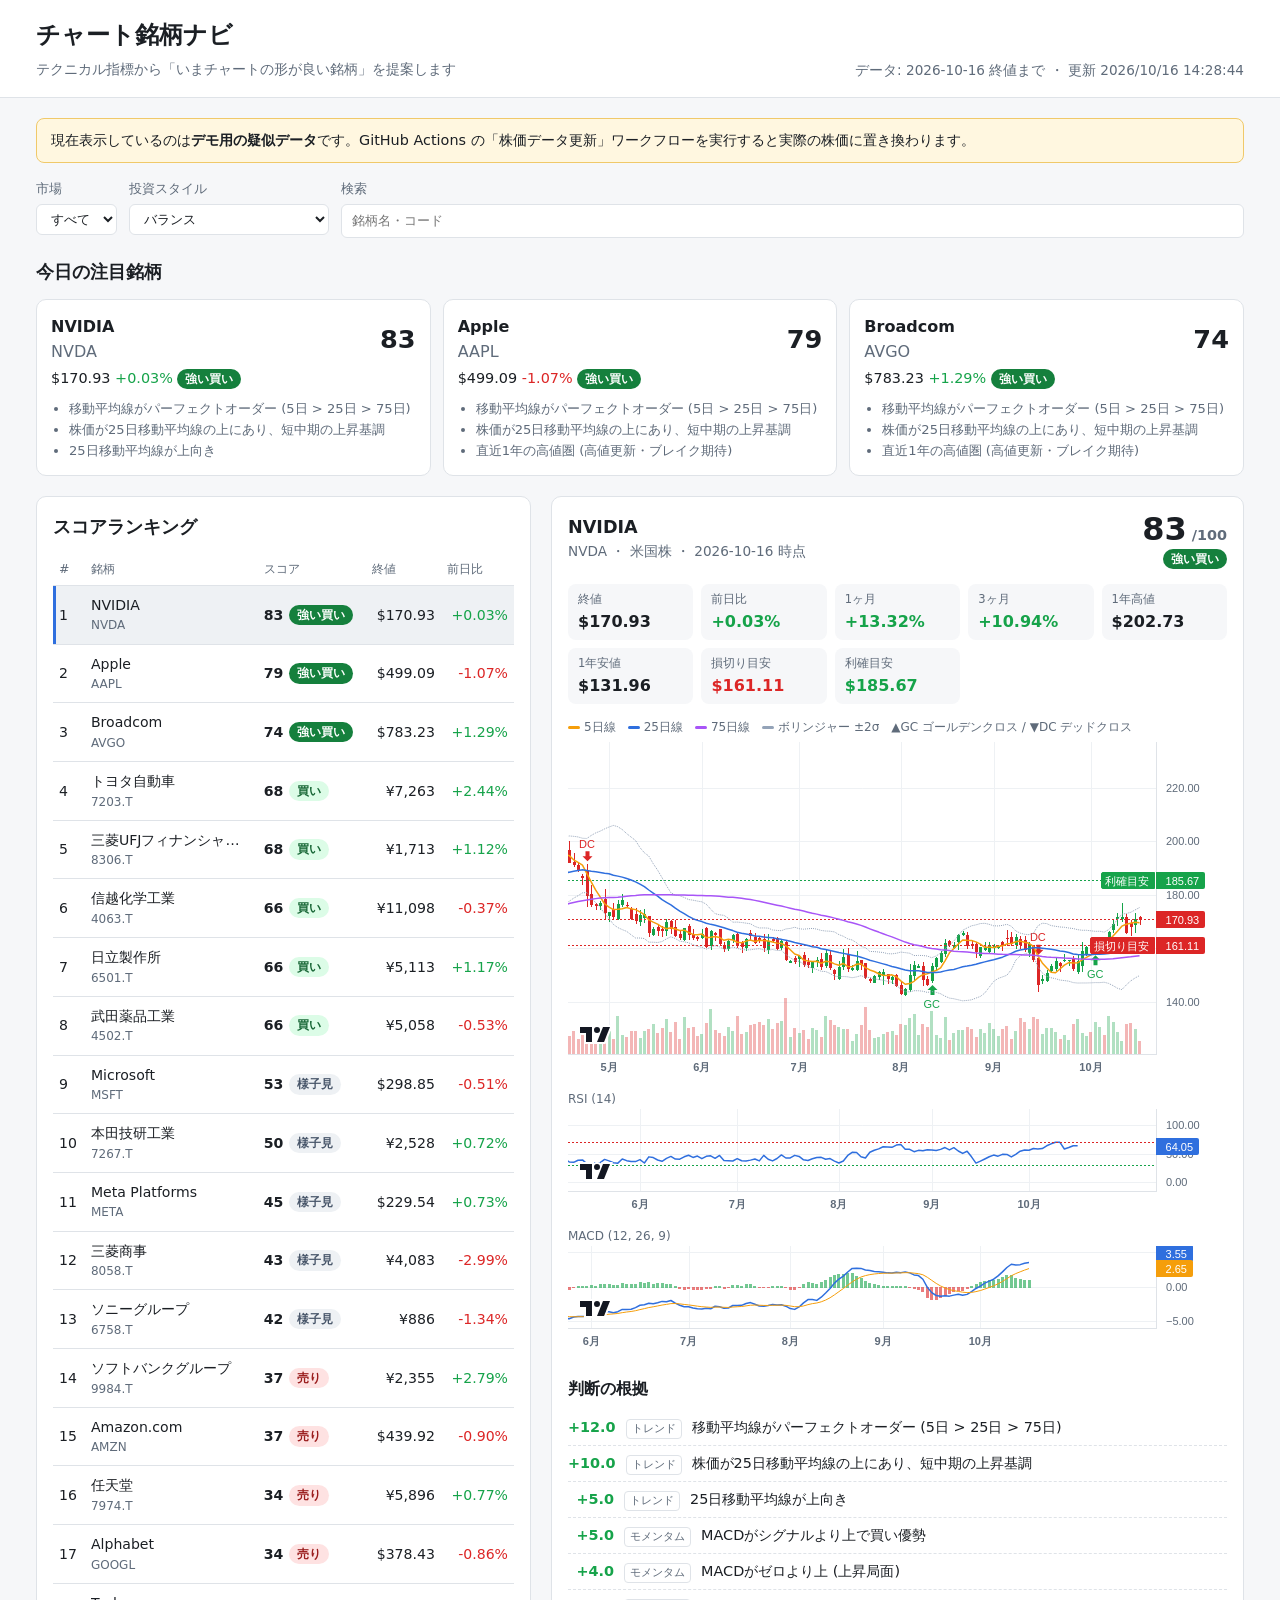
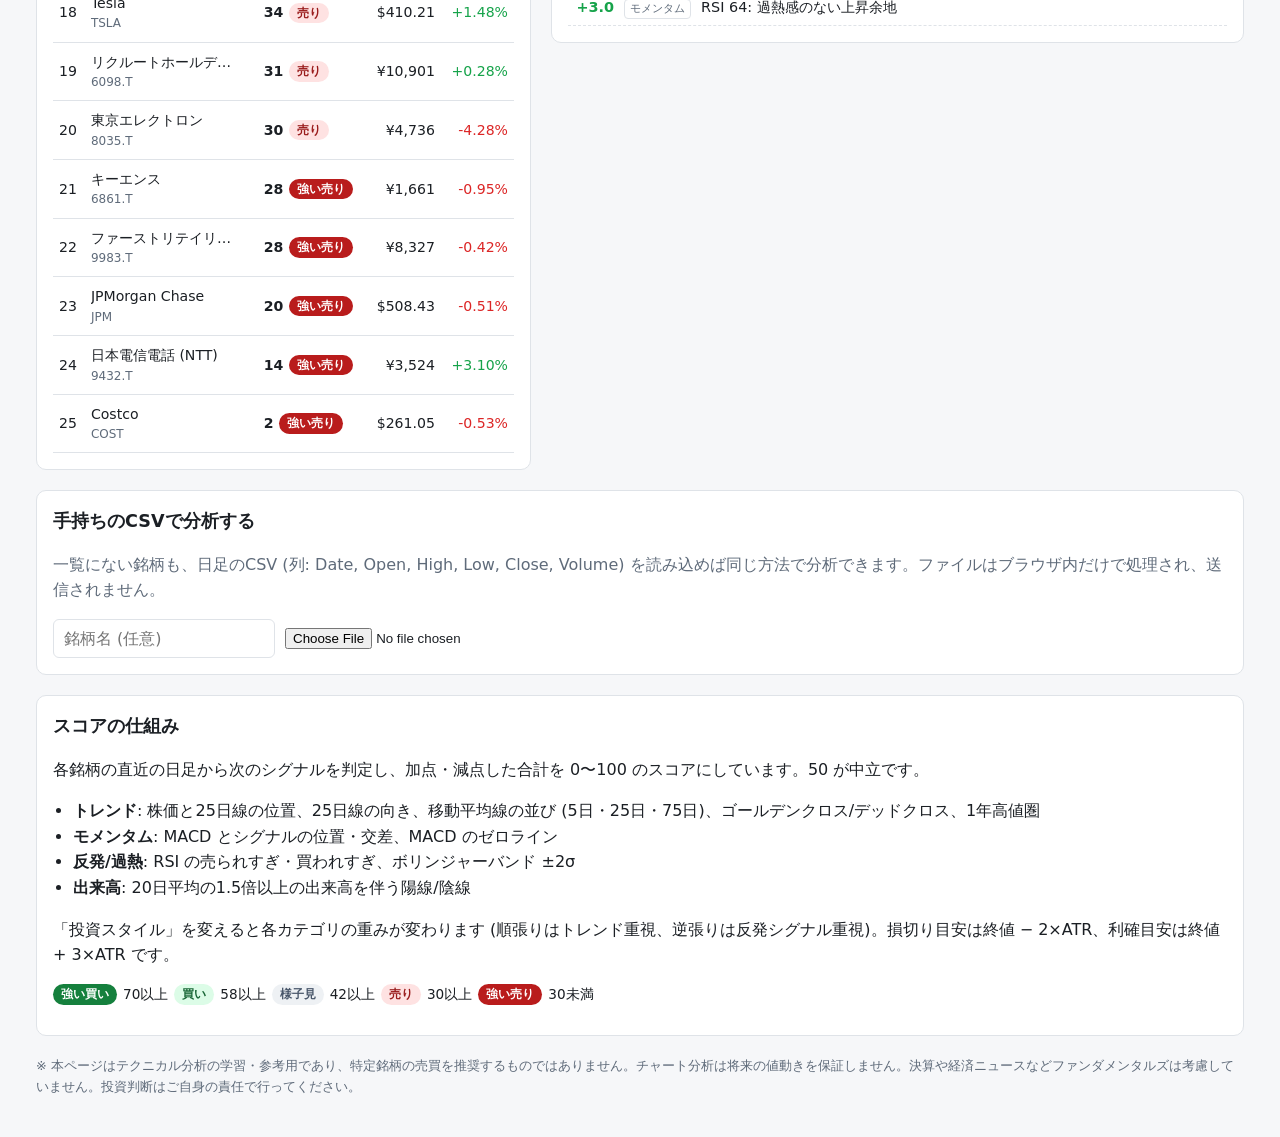
==== docs/index.html @ ab2e85c0 "チャート分析で銘柄を提案するWebページを追加 移動平均線・MACD・RSI・ボリンジャーバンド・出来高から銘柄をスコアリングし、 ランキングと詳細チャートを表示する静的ページ (docs/)。株価は" ====
<!doctype html>
<html lang="ja">
<head>
  <meta charset="utf-8">
  <meta name="viewport" content="width=device-width, initial-scale=1">
  <title>チャート銘柄ナビ</title>
  <meta name="description" content="移動平均線・MACD・RSI・ボリンジャーバンド・出来高のチャート分析から、注目銘柄を提案します。">
  <link rel="stylesheet" href="css/style.css">
</head>
<body>
  <header class="site-header">
    <div class="wrap header-inner">
      <div>
        <h1>チャート銘柄ナビ</h1>
        <p class="sub">テクニカル指標から「いまチャートの形が良い銘柄」を提案します</p>
      </div>
      <p class="updated" id="updated"></p>
    </div>
  </header>

  <main class="wrap">
    <div class="notice demo" id="demo-notice" hidden>
      現在表示しているのは<strong>デモ用の疑似データ</strong>です。GitHub Actions の「株価データ更新」ワークフローを実行すると実際の株価に置き換わります。
    </div>

    <section class="controls" aria-label="絞り込み">
      <label>市場
        <select id="market">
          <option value="ALL">すべて</option>
          <option value="JP">日本株</option>
          <option value="US">米国株</option>
        </select>
      </label>
      <label>投資スタイル
        <select id="style"></select>
      </label>
      <label class="grow">検索
        <input id="search" type="search" placeholder="銘柄名・コード">
      </label>
    </section>

    <section aria-labelledby="picks-title">
      <h2 id="picks-title">今日の注目銘柄</h2>
      <div class="picks" id="picks"></div>
    </section>

    <section class="layout">
      <div class="panel ranking-panel">
        <h2>スコアランキング</h2>
        <div class="table-scroll">
          <table class="ranking" id="ranking">
            <thead>
              <tr>
                <th>#</th>
                <th>銘柄</th>
                <th>スコア</th>
                <th class="num">終値</th>
                <th class="num">前日比</th>
                <th class="num hide-sm">1ヶ月</th>
                <th class="num hide-sm">RSI</th>
              </tr>
            </thead>
            <tbody></tbody>
          </table>
        </div>
      </div>

      <div class="panel detail-panel" id="detail">
        <div class="detail-head">
          <div>
            <h2 id="d-name">—</h2>
            <p class="muted" id="d-symbol"></p>
          </div>
          <div class="detail-score" id="d-score"></div>
        </div>
        <div class="stats" id="d-stats"></div>
        <div class="legend" id="legend"></div>
        <div class="chart" id="chart-main"></div>
        <div class="chart-label">RSI (14)</div>
        <div class="chart small" id="chart-rsi"></div>
        <div class="chart-label">MACD (12, 26, 9)</div>
        <div class="chart small" id="chart-macd"></div>
        <h3>判断の根拠</h3>
        <ul class="signals" id="d-signals"></ul>
      </div>
    </section>

    <section class="panel" aria-labelledby="csv-title">
      <h2 id="csv-title">手持ちのCSVで分析する</h2>
      <p class="muted">一覧にない銘柄も、日足のCSV (列: Date, Open, High, Low, Close, Volume) を読み込めば同じ方法で分析できます。ファイルはブラウザ内だけで処理され、送信されません。</p>
      <div class="csv-row">
        <input type="text" id="csv-name" placeholder="銘柄名 (任意)">
        <input type="file" id="csv-file" accept=".csv,text/csv">
      </div>
      <p class="error" id="csv-error" hidden></p>
    </section>

    <section class="panel how" aria-labelledby="how-title">
      <h2 id="how-title">スコアの仕組み</h2>
      <p>各銘柄の直近の日足から次のシグナルを判定し、加点・減点した合計を 0〜100 のスコアにしています。50 が中立です。</p>
      <ul>
        <li><b>トレンド</b>: 株価と25日線の位置、25日線の向き、移動平均線の並び (5日・25日・75日)、ゴールデンクロス/デッドクロス、1年高値圏</li>
        <li><b>モメンタム</b>: MACD とシグナルの位置・交差、MACD のゼロライン</li>
        <li><b>反発/過熱</b>: RSI の売られすぎ・買われすぎ、ボリンジャーバンド ±2σ</li>
        <li><b>出来高</b>: 20日平均の1.5倍以上の出来高を伴う陽線/陰線</li>
      </ul>
      <p>「投資スタイル」を変えると各カテゴリの重みが変わります (順張りはトレンド重視、逆張りは反発シグナル重視)。損切り目安は終値 − 2×ATR、利確目安は終値 + 3×ATR です。</p>
      <p class="judge"><span class="badge strong-buy">強い買い</span> 70以上 <span class="badge buy">買い</span> 58以上 <span class="badge hold">様子見</span> 42以上 <span class="badge sell">売り</span> 30以上 <span class="badge strong-sell">強い売り</span> 30未満</p>
    </section>

    <p class="disclaimer">
      ※ 本ページはテクニカル分析の学習・参考用であり、特定銘柄の売買を推奨するものではありません。チャート分析は将来の値動きを保証しません。決算や経済ニュースなどファンダメンタルズは考慮していません。投資判断はご自身の責任で行ってください。
    </p>
  </main>

  <script src="vendor/lightweight-charts.standalone.production.js"></script>
  <script src="js/analysis.js"></script>
  <script src="js/app.js"></script>
</body>
</html>
---- docs/css/style.css ----
:root {
  --bg: #f6f7f9;
  --surface: #ffffff;
  --text: #1b1f24;
  --muted: #5f6b7a;
  --border: #dfe3e8;
  --accent: #2f6fde;
  --up: #16a34a;
  --down: #dc2626;
  --sma5: #f59e0b;
  --sma25: #2f6fde;
  --sma75: #a855f7;
  --bb: #94a3b8;
  --grid: #eef1f4;
  --strong-buy-bg: #15803d; --strong-buy-fg: #fff;
  --buy-bg: #dcfce7; --buy-fg: #166534;
  --hold-bg: #eef1f4; --hold-fg: #475569;
  --sell-bg: #fee2e2; --sell-fg: #991b1b;
  --strong-sell-bg: #b91c1c; --strong-sell-fg: #fff;
  --demo-bg: #fff7e0; --demo-border: #f0c96a;
  color-scheme: light;
}

@media (prefers-color-scheme: dark) {
  :root:not([data-theme="light"]) {
    --bg: #0f1216;
    --surface: #171b21;
    --text: #e6e9ee;
    --muted: #97a3b3;
    --border: #2a313a;
    --accent: #6b9cff;
    --up: #34d399;
    --down: #f87171;
    --sma25: #6b9cff;
    --bb: #64748b;
    --grid: #1f252d;
    --buy-bg: #12351f; --buy-fg: #86efac;
    --hold-bg: #232a33; --hold-fg: #cbd5e1;
    --sell-bg: #3b1515; --sell-fg: #fca5a5;
    --demo-bg: #2e2612; --demo-border: #7a6224;
    color-scheme: dark;
  }
}

* { box-sizing: border-box; }
body {
  margin: 0;
  background: var(--bg);
  color: var(--text);
  font-family: system-ui, -apple-system, "Hiragino Sans", "Noto Sans JP", "Yu Gothic UI", sans-serif;
  line-height: 1.6;
}
.wrap { max-width: 1240px; margin: 0 auto; padding: 0 16px; }
h1 { font-size: 1.5rem; margin: 0; }
h2 { font-size: 1.1rem; margin: 0 0 12px; }
h3 { font-size: 1rem; margin: 20px 0 8px; }
.muted { color: var(--muted); }
.num { text-align: right; font-variant-numeric: tabular-nums; }
.up { color: var(--up); }
.down { color: var(--down); }

.site-header { background: var(--surface); border-bottom: 1px solid var(--border); padding: 16px 0; margin-bottom: 20px; }
.header-inner { display: flex; justify-content: space-between; align-items: flex-end; gap: 12px; flex-wrap: wrap; }
.sub { margin: 4px 0 0; color: var(--muted); font-size: 0.9rem; }
.updated { margin: 0; color: var(--muted); font-size: 0.85rem; }

.notice { border-radius: 8px; padding: 10px 14px; margin-bottom: 16px; font-size: 0.9rem; }
.notice.demo { background: var(--demo-bg); border: 1px solid var(--demo-border); }

.controls { display: flex; gap: 12px; flex-wrap: wrap; margin-bottom: 20px; }
.controls label { display: flex; flex-direction: column; font-size: 0.8rem; color: var(--muted); gap: 4px; }
.controls .grow { flex: 1; min-width: 180px; }
select, input[type="search"], input[type="text"] {
  font: inherit; color: var(--text); background: var(--surface);
  border: 1px solid var(--border); border-radius: 6px; padding: 6px 10px;
}

.panel { background: var(--surface); border: 1px solid var(--border); border-radius: 10px; padding: 16px; margin-bottom: 20px; }

.picks { display: grid; grid-template-columns: repeat(auto-fit, minmax(240px, 1fr)); gap: 12px; margin-bottom: 20px; }
.pick {
  background: var(--surface); border: 1px solid var(--border); border-radius: 10px; padding: 14px;
  cursor: pointer; text-align: left; font: inherit; color: inherit;
}
.pick:hover, .pick:focus-visible { border-color: var(--accent); outline: none; }
.pick-top { display: flex; justify-content: space-between; align-items: center; gap: 8px; }
.pick-name { font-weight: 600; }
.pick-price { font-size: 0.9rem; margin: 2px 0 8px; }
.pick ul { margin: 0; padding-left: 18px; font-size: 0.82rem; color: var(--muted); }
.pick-score { font-size: 1.6rem; font-weight: 700; font-variant-numeric: tabular-nums; }

.layout { display: grid; grid-template-columns: minmax(0, 5fr) minmax(0, 7fr); gap: 20px; align-items: start; }
.layout .panel { margin-bottom: 0; }
.layout { margin-bottom: 20px; }
@media (max-width: 900px) { .layout { grid-template-columns: minmax(0, 1fr); } }

.table-scroll { overflow-x: auto; }
.ranking { width: 100%; border-collapse: collapse; font-size: 0.88rem; }
.ranking th { text-align: left; font-weight: 500; color: var(--muted); font-size: 0.78rem; padding: 6px; border-bottom: 1px solid var(--border); white-space: nowrap; }
.ranking td { padding: 8px 6px; border-bottom: 1px solid var(--border); white-space: nowrap; }
.ranking tbody tr { cursor: pointer; }
.ranking tbody tr:hover { background: var(--grid); }
.ranking tbody tr.selected { background: var(--grid); box-shadow: inset 3px 0 0 var(--accent); }
.ranking .code { color: var(--muted); font-size: 0.75rem; }
.ranking .name { max-width: 150px; overflow: hidden; text-overflow: ellipsis; }
.scorecell { display: flex; align-items: center; gap: 6px; }
.scorebar { width: 48px; height: 6px; background: var(--grid); border-radius: 3px; overflow: hidden; }
.scorebar span { display: block; height: 100%; background: var(--accent); }
@media (max-width: 520px), (min-width: 901px) and (max-width: 1320px) { .hide-sm { display: none; } }

.badge { display: inline-block; font-size: 0.72rem; font-weight: 600; padding: 1px 8px; border-radius: 999px; white-space: nowrap; }
.badge.strong-buy { background: var(--strong-buy-bg); color: var(--strong-buy-fg); }
.badge.buy { background: var(--buy-bg); color: var(--buy-fg); }
.badge.hold { background: var(--hold-bg); color: var(--hold-fg); }
.badge.sell { background: var(--sell-bg); color: var(--sell-fg); }
.badge.strong-sell { background: var(--strong-sell-bg); color: var(--strong-sell-fg); }

.detail-head { display: flex; justify-content: space-between; gap: 12px; align-items: flex-start; }
.detail-head h2 { margin: 0; }
.detail-head p { margin: 0; font-size: 0.85rem; }
.detail-score { text-align: right; }
.detail-score .big { font-size: 2rem; font-weight: 700; line-height: 1; font-variant-numeric: tabular-nums; }
.stats { display: grid; grid-template-columns: repeat(auto-fit, minmax(110px, 1fr)); gap: 8px; margin: 14px 0; }
.stat { background: var(--bg); border-radius: 8px; padding: 6px 10px; }
.stat .k { font-size: 0.72rem; color: var(--muted); }
.stat .v { font-weight: 600; font-variant-numeric: tabular-nums; }
.legend { display: flex; gap: 12px; flex-wrap: wrap; font-size: 0.75rem; color: var(--muted); margin-bottom: 4px; }
.legend i { display: inline-block; width: 12px; height: 3px; vertical-align: middle; margin-right: 4px; border-radius: 2px; }
.chart { height: 340px; }
.chart.small { height: 110px; }
.chart-label { font-size: 0.75rem; color: var(--muted); margin-top: 8px; }

.signals { list-style: none; padding: 0; margin: 0; }
.signals li { display: flex; gap: 10px; align-items: baseline; padding: 6px 0; border-bottom: 1px dashed var(--border); font-size: 0.9rem; }
.signals .pts { min-width: 3.2em; text-align: right; font-weight: 600; font-variant-numeric: tabular-nums; }
.signals .cat { font-size: 0.7rem; color: var(--muted); border: 1px solid var(--border); border-radius: 4px; padding: 0 5px; white-space: nowrap; }

.csv-row { display: flex; gap: 10px; flex-wrap: wrap; align-items: center; }
.error { color: var(--down); }
.how ul { padding-left: 20px; }
.judge { display: flex; flex-wrap: wrap; gap: 6px; align-items: center; font-size: 0.85rem; }
.disclaimer { font-size: 0.8rem; color: var(--muted); margin: 0 0 40px; }
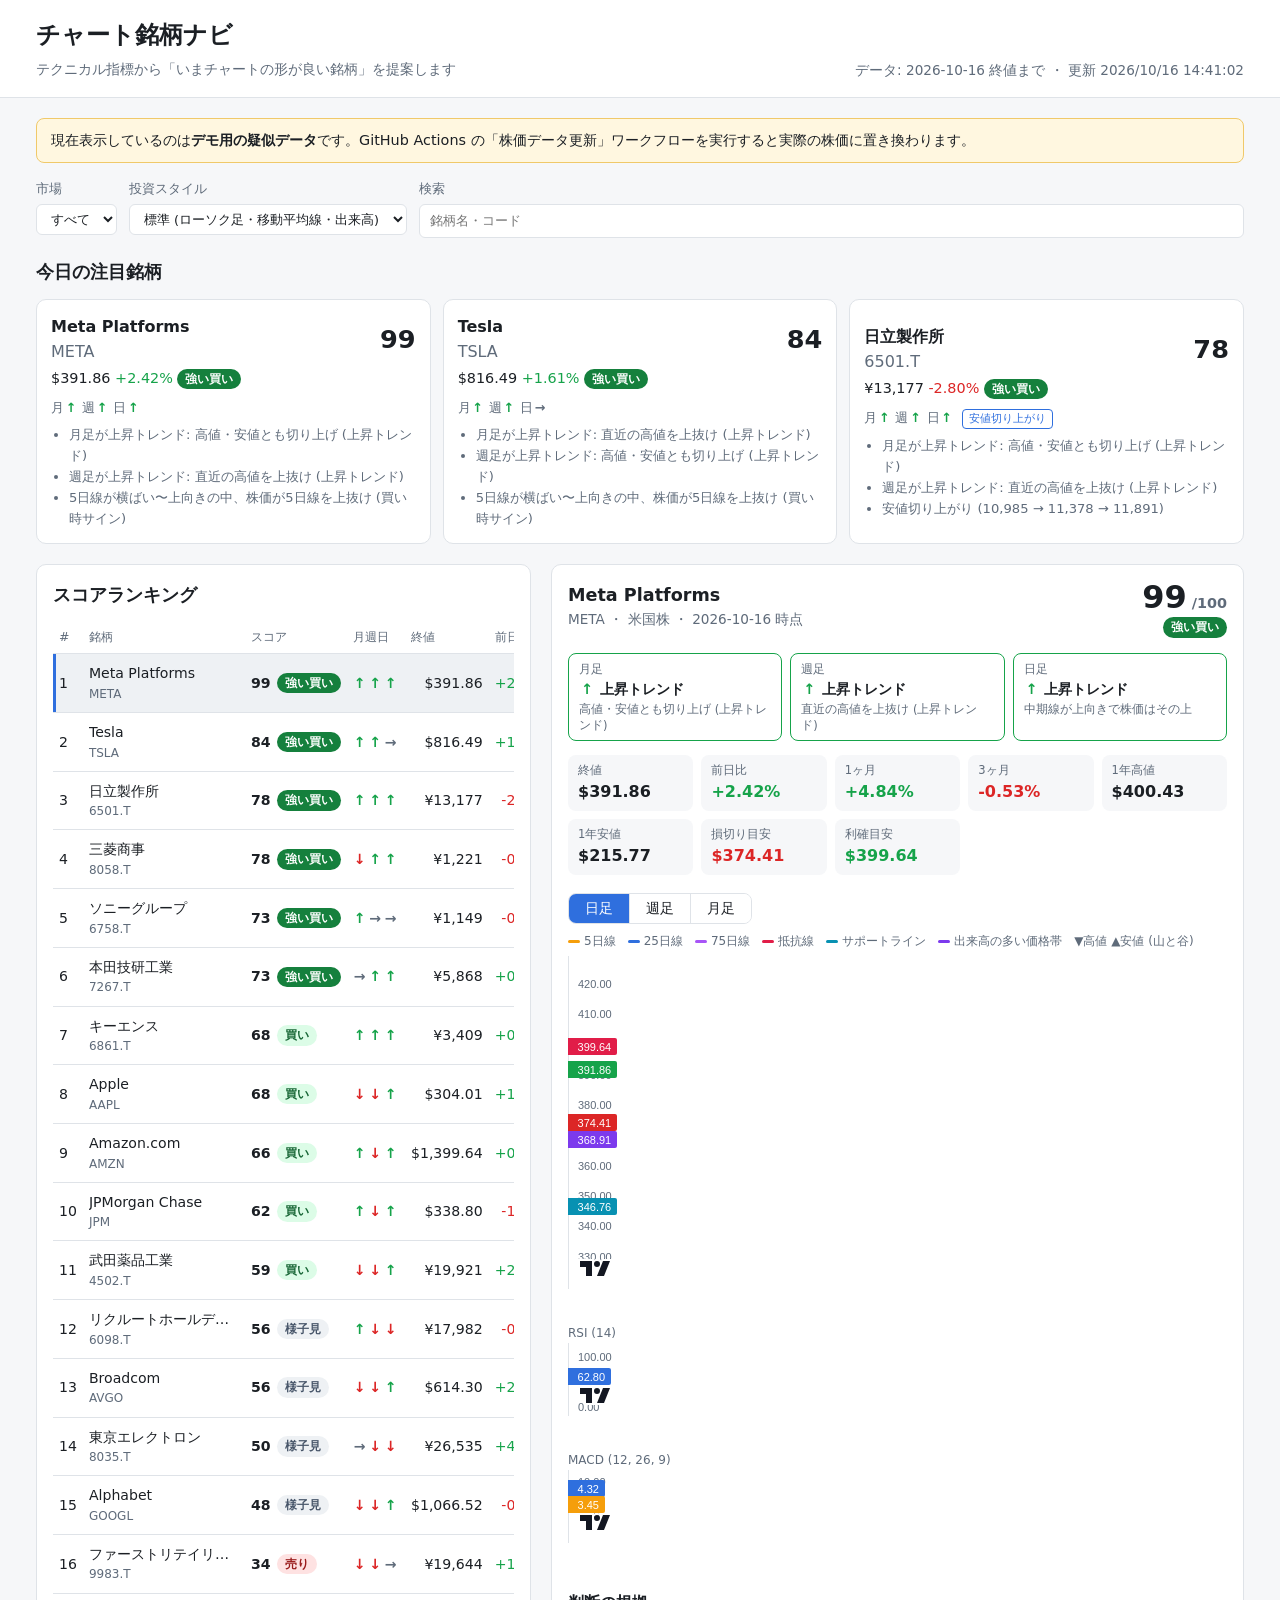
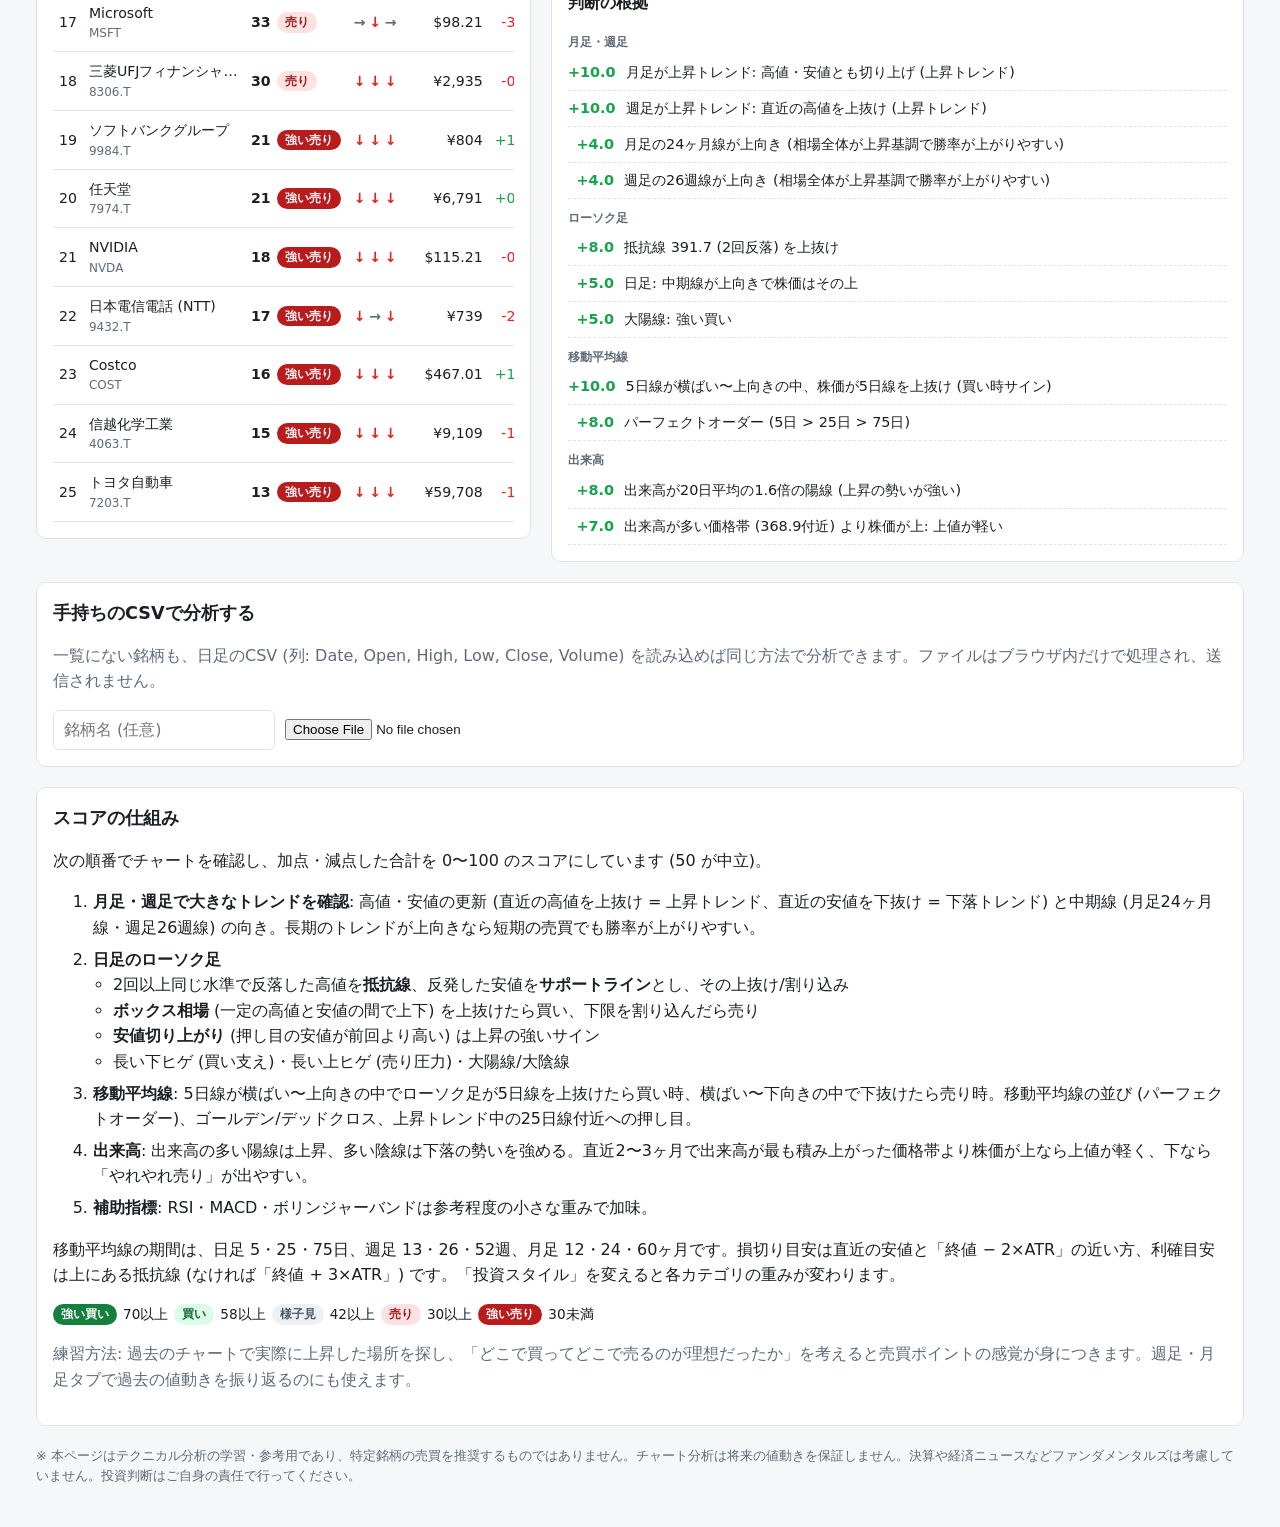
==== commit 5e466467: "月足・週足のトレンド確認とローソク足・出来高の判定を追加 参考資料のテクニカル分析手法にもとづき、スコアリングを見直した。 - 月足・週足を取得し、高値/安値の更新と中期線の向きで長期トレンドを判定 " ====
--- a/docs/index.html
+++ b/docs/index.html
@@ -4,7 +4,7 @@
   <meta charset="utf-8">
   <meta name="viewport" content="width=device-width, initial-scale=1">
   <title>チャート銘柄ナビ</title>
-  <meta name="description" content="移動平均線・MACD・RSI・ボリンジャーバンド・出来高のチャート分析から、注目銘柄を提案します。">
+  <meta name="description" content="月足・週足のトレンドと、日足のローソク足・移動平均線・出来高の分析から注目銘柄を提案します。">
   <link rel="stylesheet" href="css/style.css">
 </head>
 <body>
@@ -54,10 +54,10 @@
                 <th>#</th>
                 <th>銘柄</th>
                 <th>スコア</th>
+                <th title="月足・週足・日足のトレンド">月週日</th>
                 <th class="num">終値</th>
                 <th class="num">前日比</th>
                 <th class="num hide-sm">1ヶ月</th>
-                <th class="num hide-sm">RSI</th>
               </tr>
             </thead>
             <tbody></tbody>
@@ -73,7 +73,14 @@
           </div>
           <div class="detail-score" id="d-score"></div>
         </div>
+        <div class="tcards" id="d-trends"></div>
+        <div class="patterns" id="d-patterns"></div>
         <div class="stats" id="d-stats"></div>
+        <div class="tf-tabs" id="tf-tabs" role="group" aria-label="時間足">
+          <button type="button" data-tf="daily" aria-pressed="true">日足</button>
+          <button type="button" data-tf="weekly" aria-pressed="false">週足</button>
+          <button type="button" data-tf="monthly" aria-pressed="false">月足</button>
+        </div>
         <div class="legend" id="legend"></div>
         <div class="chart" id="chart-main"></div>
         <div class="chart-label">RSI (14)</div>
@@ -97,15 +104,24 @@
 
     <section class="panel how" aria-labelledby="how-title">
       <h2 id="how-title">スコアの仕組み</h2>
-      <p>各銘柄の直近の日足から次のシグナルを判定し、加点・減点した合計を 0〜100 のスコアにしています。50 が中立です。</p>
-      <ul>
-        <li><b>トレンド</b>: 株価と25日線の位置、25日線の向き、移動平均線の並び (5日・25日・75日)、ゴールデンクロス/デッドクロス、1年高値圏</li>
-        <li><b>モメンタム</b>: MACD とシグナルの位置・交差、MACD のゼロライン</li>
-        <li><b>反発/過熱</b>: RSI の売られすぎ・買われすぎ、ボリンジャーバンド ±2σ</li>
-        <li><b>出来高</b>: 20日平均の1.5倍以上の出来高を伴う陽線/陰線</li>
-      </ul>
-      <p>「投資スタイル」を変えると各カテゴリの重みが変わります (順張りはトレンド重視、逆張りは反発シグナル重視)。損切り目安は終値 − 2×ATR、利確目安は終値 + 3×ATR です。</p>
+      <p>次の順番でチャートを確認し、加点・減点した合計を 0〜100 のスコアにしています (50 が中立)。</p>
+      <ol>
+        <li><b>月足・週足で大きなトレンドを確認</b>: 高値・安値の更新 (直近の高値を上抜け = 上昇トレンド、直近の安値を下抜け = 下落トレンド) と中期線 (月足24ヶ月線・週足26週線) の向き。長期のトレンドが上向きなら短期の売買でも勝率が上がりやすい。</li>
+        <li><b>日足のローソク足</b>
+          <ul>
+            <li>2回以上同じ水準で反落した高値を<b>抵抗線</b>、反発した安値を<b>サポートライン</b>とし、その上抜け/割り込み</li>
+            <li><b>ボックス相場</b> (一定の高値と安値の間で上下) を上抜けたら買い、下限を割り込んだら売り</li>
+            <li><b>安値切り上がり</b> (押し目の安値が前回より高い) は上昇の強いサイン</li>
+            <li>長い下ヒゲ (買い支え)・長い上ヒゲ (売り圧力)・大陽線/大陰線</li>
+          </ul>
+        </li>
+        <li><b>移動平均線</b>: 5日線が横ばい〜上向きの中でローソク足が5日線を上抜けたら買い時、横ばい〜下向きの中で下抜けたら売り時。移動平均線の並び (パーフェクトオーダー)、ゴールデン/デッドクロス、上昇トレンド中の25日線付近への押し目。</li>
+        <li><b>出来高</b>: 出来高の多い陽線は上昇、多い陰線は下落の勢いを強める。直近2〜3ヶ月で出来高が最も積み上がった価格帯より株価が上なら上値が軽く、下なら「やれやれ売り」が出やすい。</li>
+        <li><b>補助指標</b>: RSI・MACD・ボリンジャーバンドは参考程度の小さな重みで加味。</li>
+      </ol>
+      <p>移動平均線の期間は、日足 5・25・75日、週足 13・26・52週、月足 12・24・60ヶ月です。損切り目安は直近の安値と「終値 − 2×ATR」の近い方、利確目安は上にある抵抗線 (なければ「終値 + 3×ATR」) です。「投資スタイル」を変えると各カテゴリの重みが変わります。</p>
       <p class="judge"><span class="badge strong-buy">強い買い</span> 70以上 <span class="badge buy">買い</span> 58以上 <span class="badge hold">様子見</span> 42以上 <span class="badge sell">売り</span> 30以上 <span class="badge strong-sell">強い売り</span> 30未満</p>
+      <p class="muted">練習方法: 過去のチャートで実際に上昇した場所を探し、「どこで買ってどこで売るのが理想だったか」を考えると売買ポイントの感覚が身につきます。週足・月足タブで過去の値動きを振り返るのにも使えます。</p>
     </section>
 
     <p class="disclaimer">
--- a/docs/css/style.css
+++ b/docs/css/style.css
@@ -12,6 +12,10 @@
   --sma75: #a855f7;
   --bb: #94a3b8;
   --grid: #eef1f4;
+  --resistance: #e11d48;
+  --support: #0891b2;
+  --box: #d97706;
+  --poc: #7c3aed;
   --strong-buy-bg: #15803d; --strong-buy-fg: #fff;
   --buy-bg: #dcfce7; --buy-fg: #166534;
   --hold-bg: #eef1f4; --hold-fg: #475569;
@@ -34,6 +38,10 @@
     --sma25: #6b9cff;
     --bb: #64748b;
     --grid: #1f252d;
+    --resistance: #fb7185;
+    --support: #22d3ee;
+    --box: #fbbf24;
+    --poc: #c4b5fd;
     --buy-bg: #12351f; --buy-fg: #86efac;
     --hold-bg: #232a33; --hold-fg: #cbd5e1;
     --sell-bg: #3b1515; --sell-fg: #fca5a5;
@@ -126,8 +134,8 @@
 .stat .v { font-weight: 600; font-variant-numeric: tabular-nums; }
 .legend { display: flex; gap: 12px; flex-wrap: wrap; font-size: 0.75rem; color: var(--muted); margin-bottom: 4px; }
 .legend i { display: inline-block; width: 12px; height: 3px; vertical-align: middle; margin-right: 4px; border-radius: 2px; }
-.chart { height: 340px; }
-.chart.small { height: 110px; }
+.chart { height: 360px; }
+.chart.small { height: 100px; }
 .chart-label { font-size: 0.75rem; color: var(--muted); margin-top: 8px; }
 
 .signals { list-style: none; padding: 0; margin: 0; }
@@ -140,3 +148,27 @@
 .how ul { padding-left: 20px; }
 .judge { display: flex; flex-wrap: wrap; gap: 6px; align-items: center; font-size: 0.85rem; }
 .disclaimer { font-size: 0.8rem; color: var(--muted); margin: 0 0 40px; }
+
+.trend { display: inline-block; width: 1.1em; text-align: center; font-weight: 700; }
+.trend.up { color: var(--up); }
+.trend.down { color: var(--down); }
+.trend.flat, .trend.none { color: var(--muted); }
+.ranking td.trends { letter-spacing: 1px; }
+.tag { display: inline-block; font-size: 0.7rem; border: 1px solid var(--accent); color: var(--accent); border-radius: 4px; padding: 0 6px; margin-left: 4px; white-space: nowrap; }
+.pick-trends { font-size: 0.8rem; color: var(--muted); margin-bottom: 6px; }
+.tcards { display: grid; grid-template-columns: repeat(3, minmax(0, 1fr)); gap: 8px; margin-top: 14px; }
+.tcard { border: 1px solid var(--border); border-radius: 8px; padding: 6px 10px; }
+.tcard.is-up { border-color: var(--up); }
+.tcard.is-down { border-color: var(--down); }
+.tcard .k { font-size: 0.72rem; color: var(--muted); }
+.tcard .v { font-weight: 600; font-size: 0.9rem; }
+.tcard .d { font-size: 0.72rem; color: var(--muted); line-height: 1.4; }
+.patterns:not(:empty) { margin-top: 8px; }
+.patterns .tag { margin: 0 4px 0 0; }
+.tf-tabs { display: inline-flex; border: 1px solid var(--border); border-radius: 8px; overflow: hidden; margin: 4px 0 8px; }
+.tf-tabs button { font: inherit; font-size: 0.85rem; background: var(--surface); color: var(--text); border: 0; padding: 4px 16px; cursor: pointer; }
+.tf-tabs button + button { border-left: 1px solid var(--border); }
+.tf-tabs button[aria-pressed="true"] { background: var(--accent); color: #fff; }
+.signals li.cat-head { border: 0; padding: 10px 0 2px; font-size: 0.75rem; font-weight: 600; color: var(--muted); }
+.how ol > li { margin-bottom: 6px; }
+@media (max-width: 520px) { .tcards { grid-template-columns: minmax(0, 1fr); } }
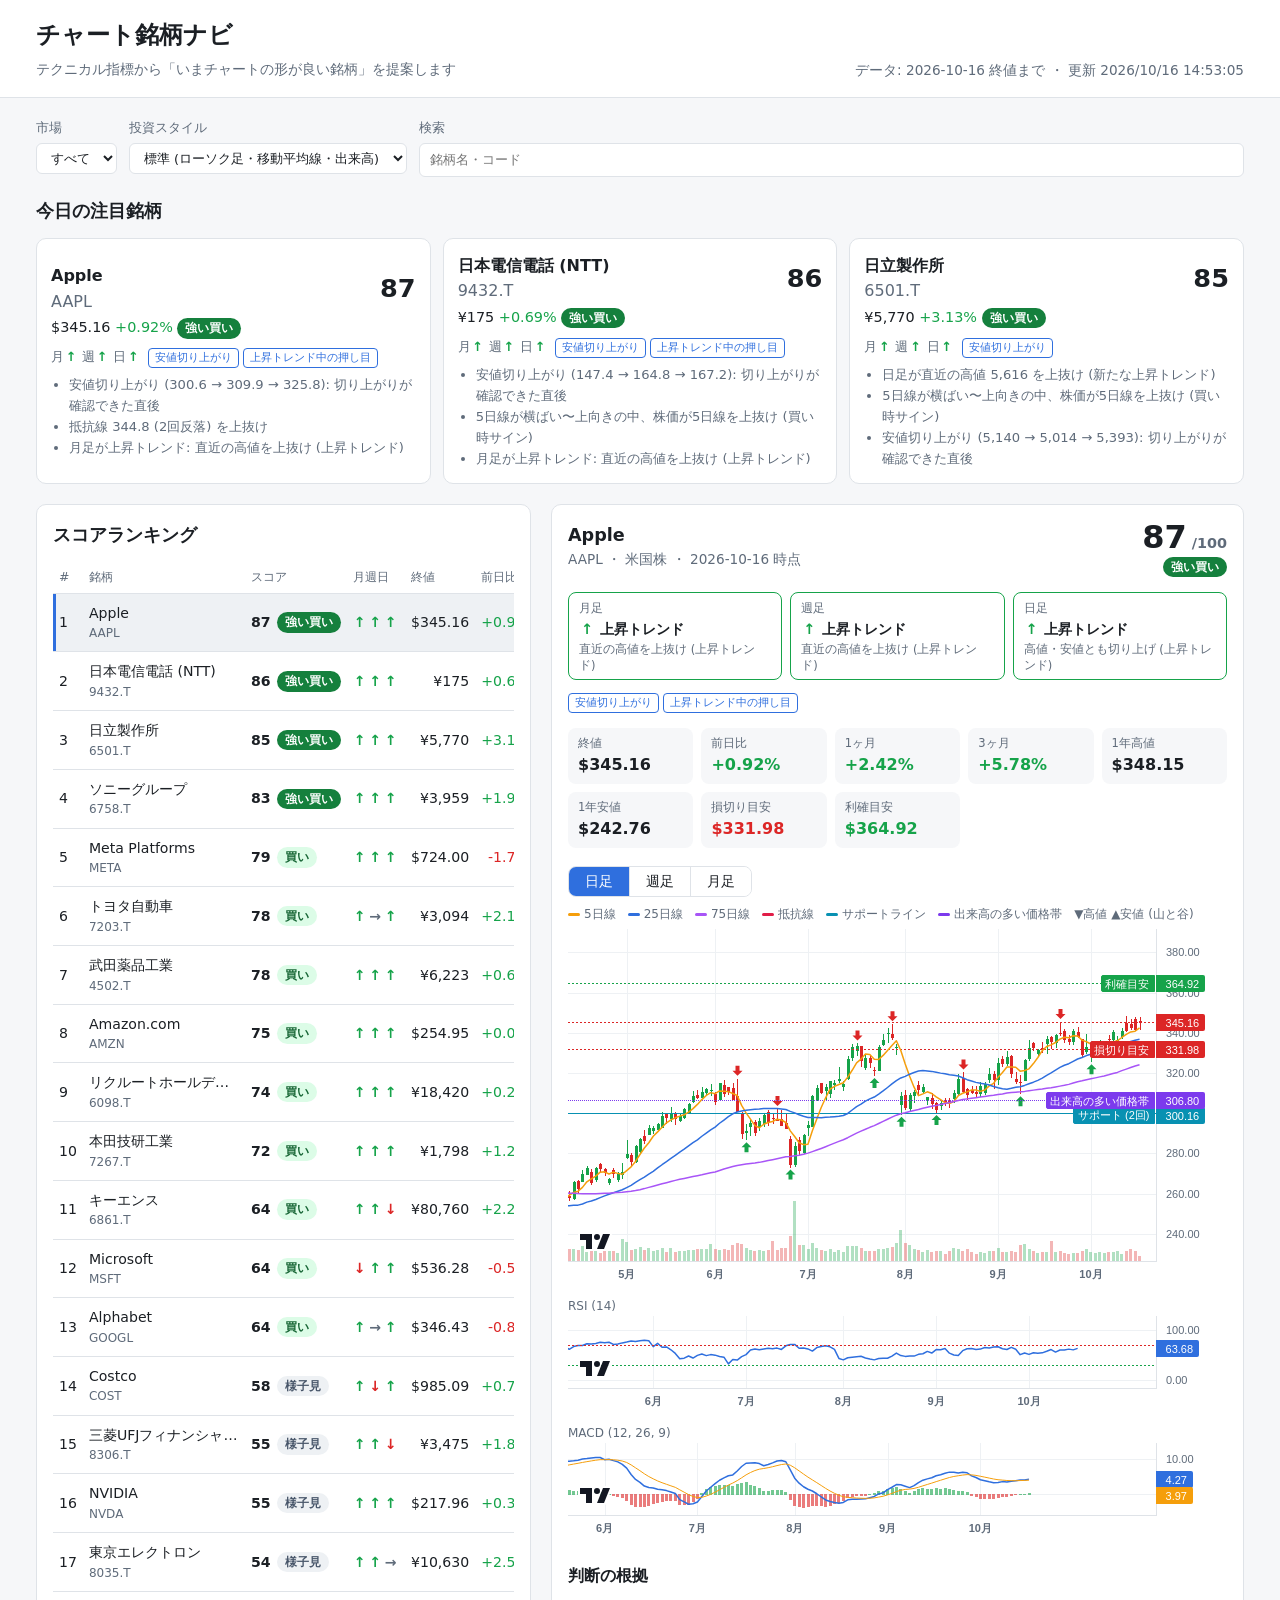
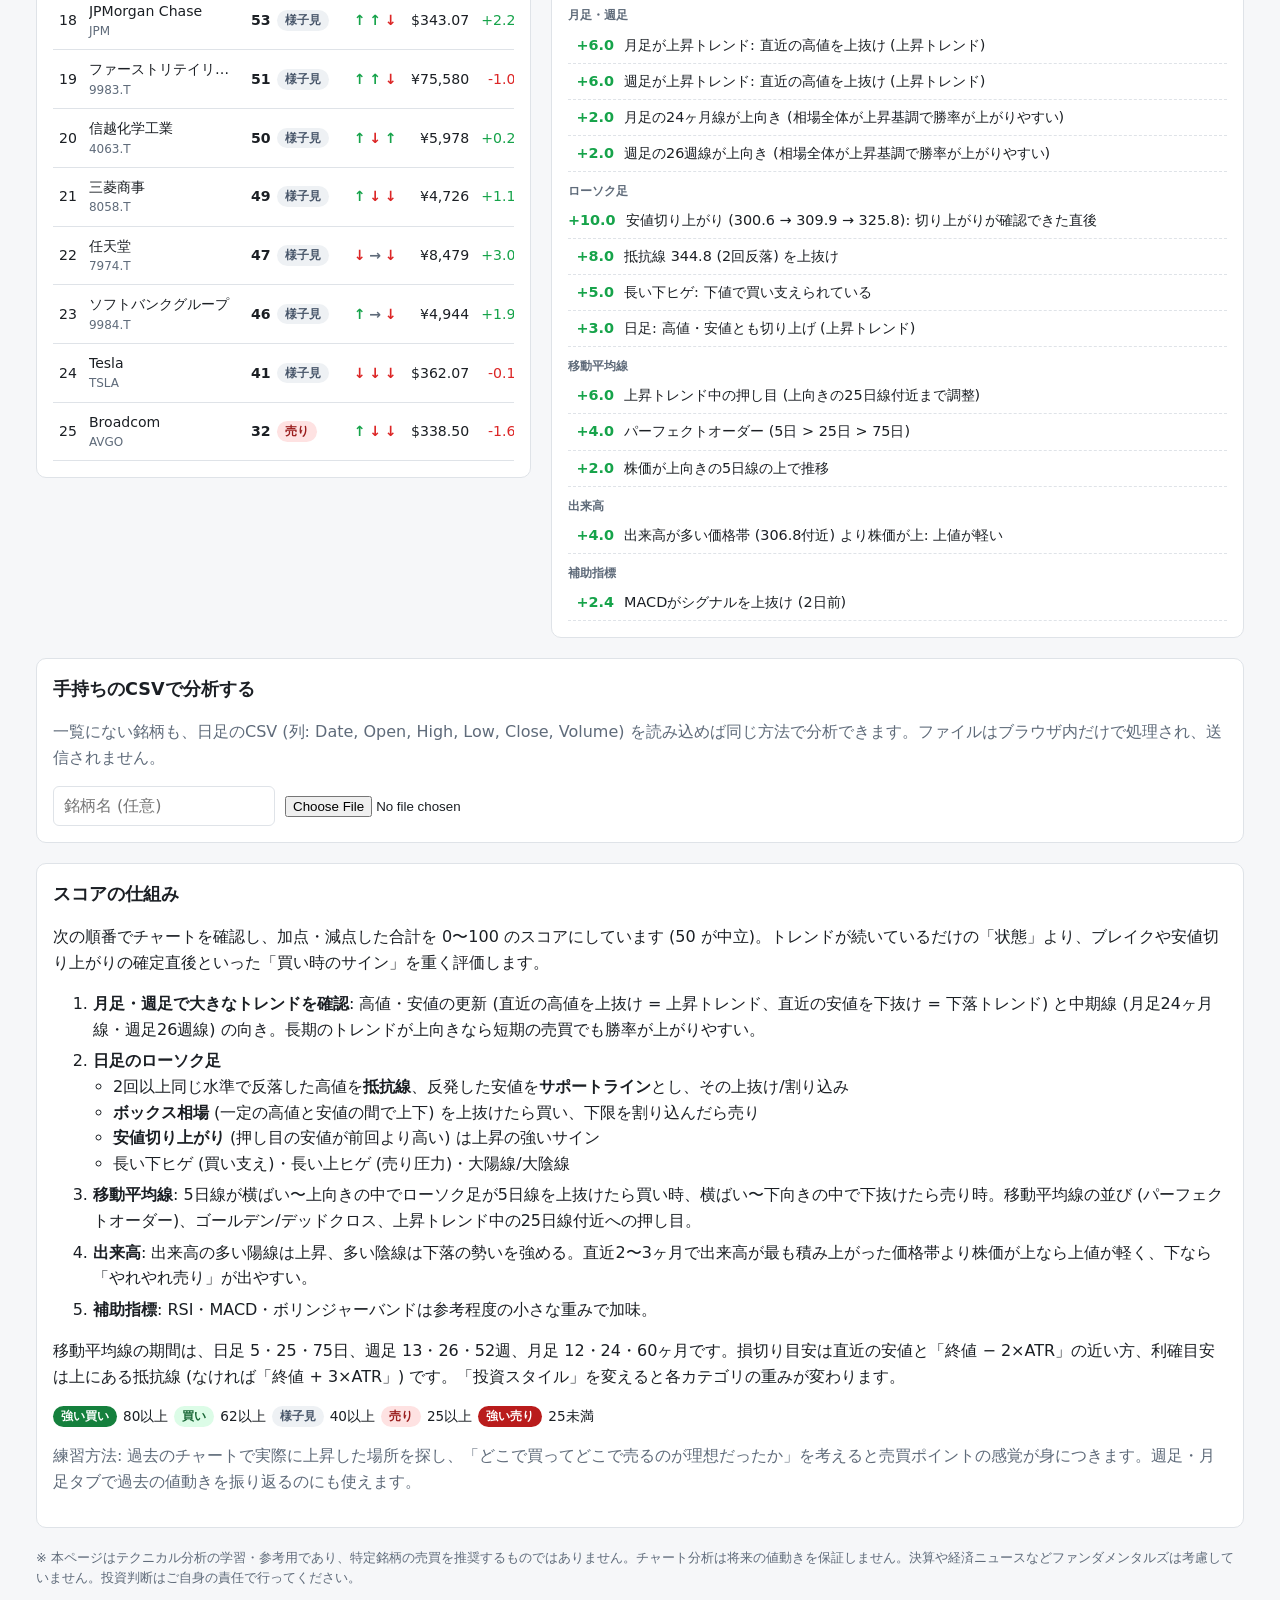
==== commit f17ad0b3: "スコアの偏りを調整し、確定前の当日足を除外する 実データでは上昇相場の大型株の多くが同じ「状態」のシグナル (月足・週足の上昇、 パーフェクトオーダー、出来高の多い価格帯より上など) で加点され、25" ====
--- a/docs/index.html
+++ b/docs/index.html
@@ -104,7 +104,7 @@
 
     <section class="panel how" aria-labelledby="how-title">
       <h2 id="how-title">スコアの仕組み</h2>
-      <p>次の順番でチャートを確認し、加点・減点した合計を 0〜100 のスコアにしています (50 が中立)。</p>
+      <p>次の順番でチャートを確認し、加点・減点した合計を 0〜100 のスコアにしています (50 が中立)。トレンドが続いているだけの「状態」より、ブレイクや安値切り上がりの確定直後といった「買い時のサイン」を重く評価します。</p>
       <ol>
         <li><b>月足・週足で大きなトレンドを確認</b>: 高値・安値の更新 (直近の高値を上抜け = 上昇トレンド、直近の安値を下抜け = 下落トレンド) と中期線 (月足24ヶ月線・週足26週線) の向き。長期のトレンドが上向きなら短期の売買でも勝率が上がりやすい。</li>
         <li><b>日足のローソク足</b>
@@ -120,7 +120,7 @@
         <li><b>補助指標</b>: RSI・MACD・ボリンジャーバンドは参考程度の小さな重みで加味。</li>
       </ol>
       <p>移動平均線の期間は、日足 5・25・75日、週足 13・26・52週、月足 12・24・60ヶ月です。損切り目安は直近の安値と「終値 − 2×ATR」の近い方、利確目安は上にある抵抗線 (なければ「終値 + 3×ATR」) です。「投資スタイル」を変えると各カテゴリの重みが変わります。</p>
-      <p class="judge"><span class="badge strong-buy">強い買い</span> 70以上 <span class="badge buy">買い</span> 58以上 <span class="badge hold">様子見</span> 42以上 <span class="badge sell">売り</span> 30以上 <span class="badge strong-sell">強い売り</span> 30未満</p>
+      <p class="judge"><span class="badge strong-buy">強い買い</span> 80以上 <span class="badge buy">買い</span> 62以上 <span class="badge hold">様子見</span> 40以上 <span class="badge sell">売り</span> 25以上 <span class="badge strong-sell">強い売り</span> 25未満</p>
       <p class="muted">練習方法: 過去のチャートで実際に上昇した場所を探し、「どこで買ってどこで売るのが理想だったか」を考えると売買ポイントの感覚が身につきます。週足・月足タブで過去の値動きを振り返るのにも使えます。</p>
     </section>
 
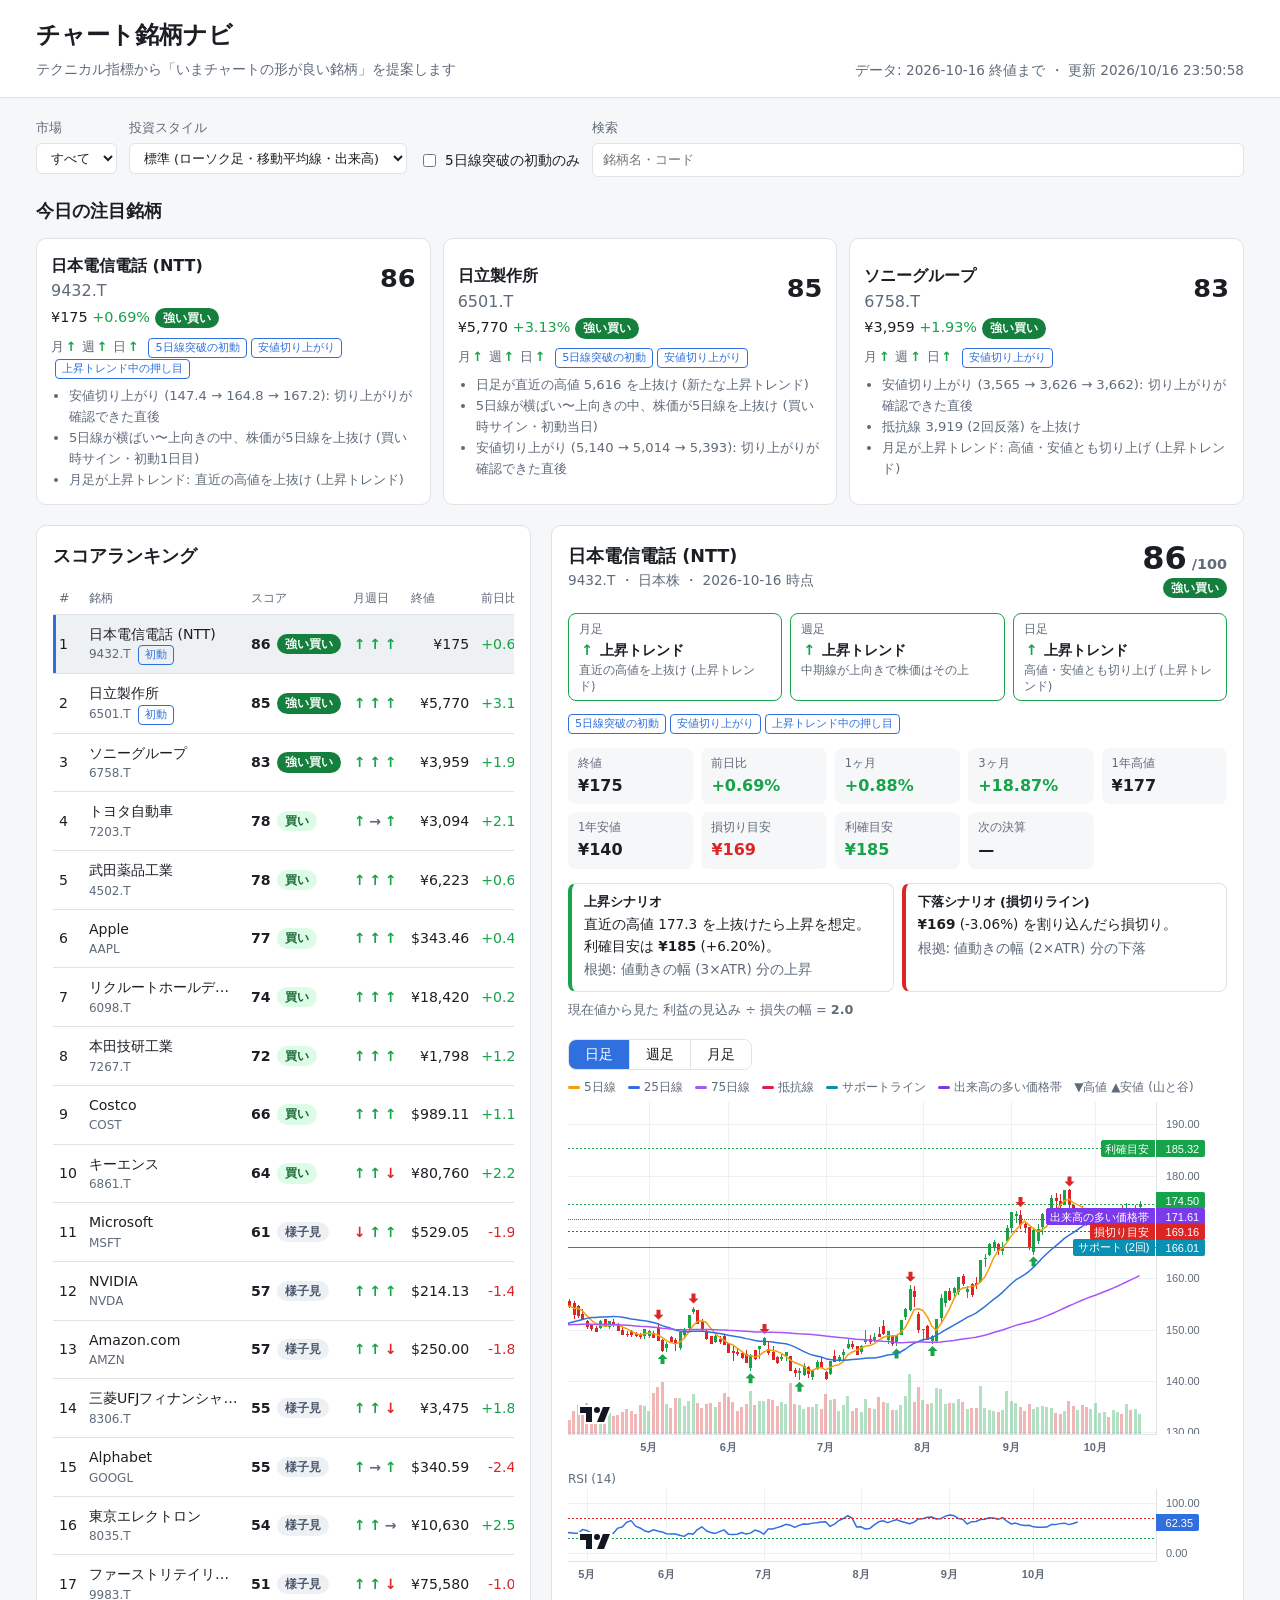
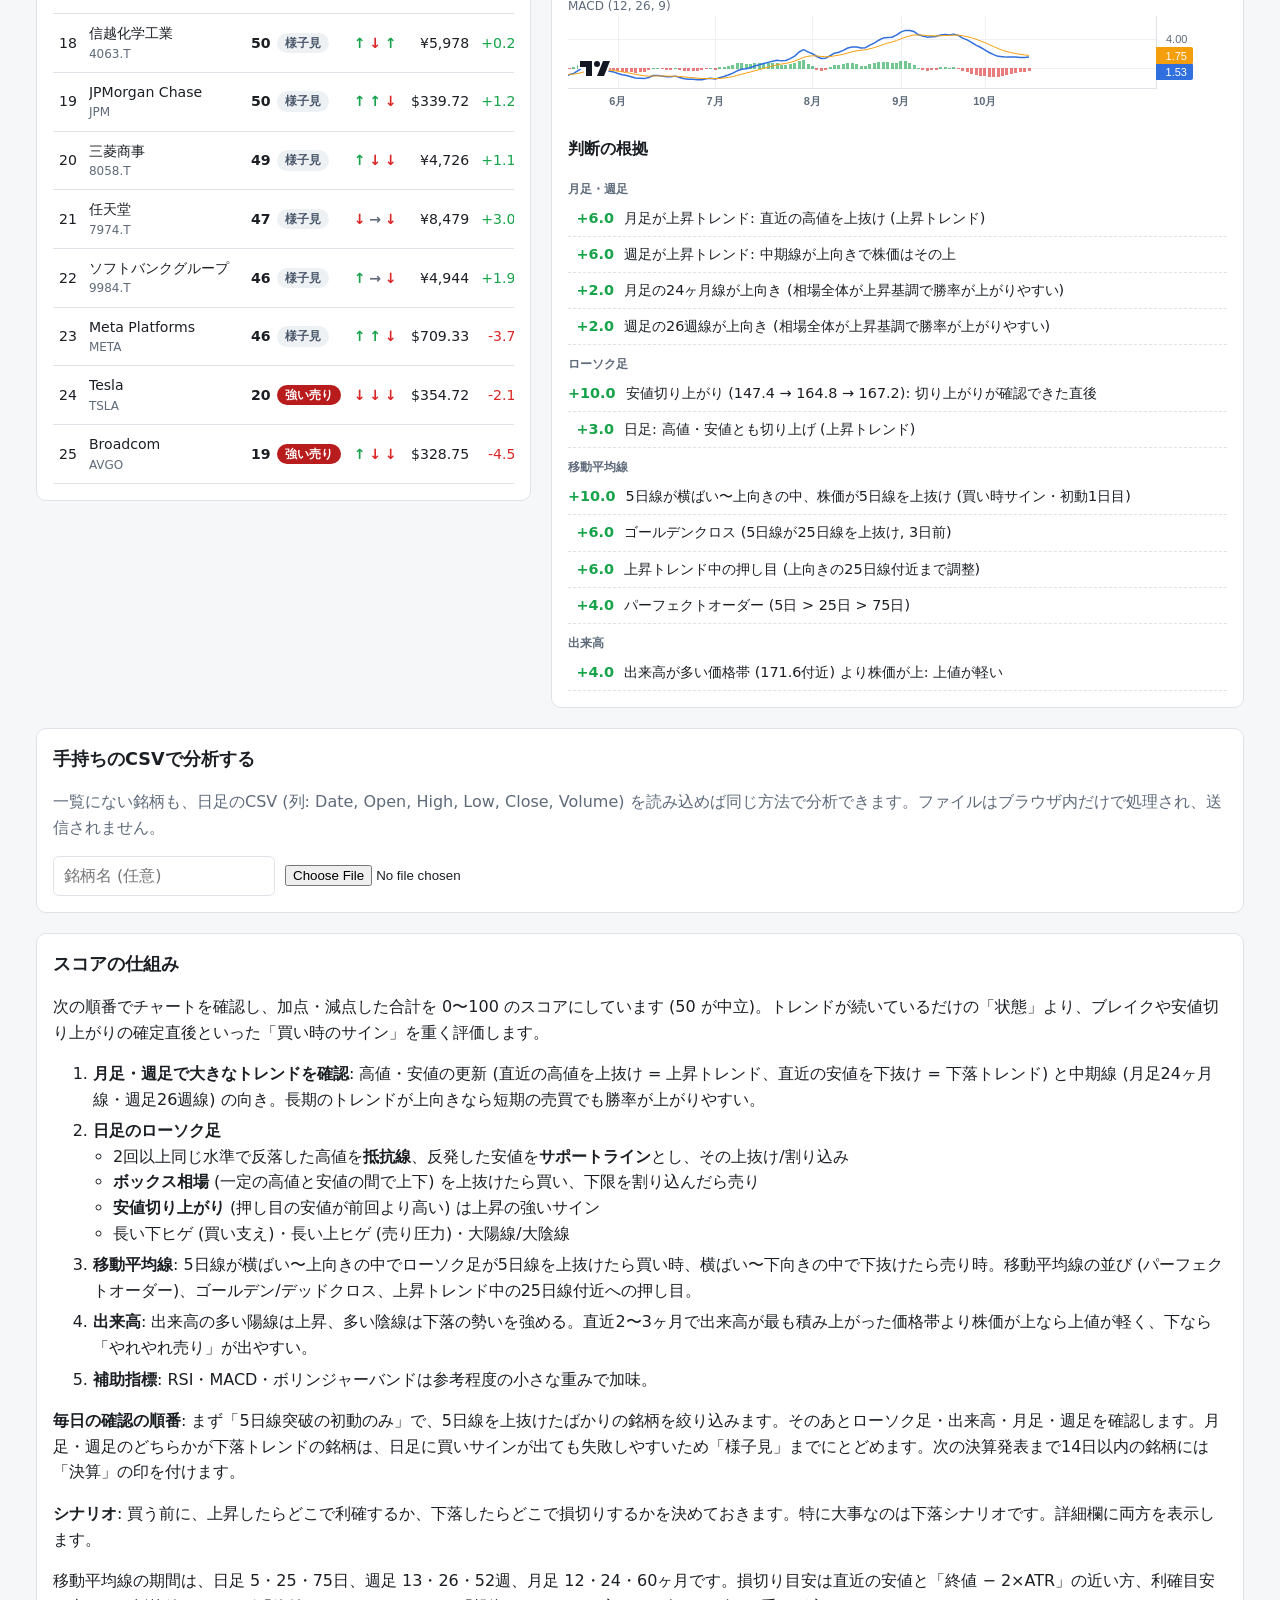
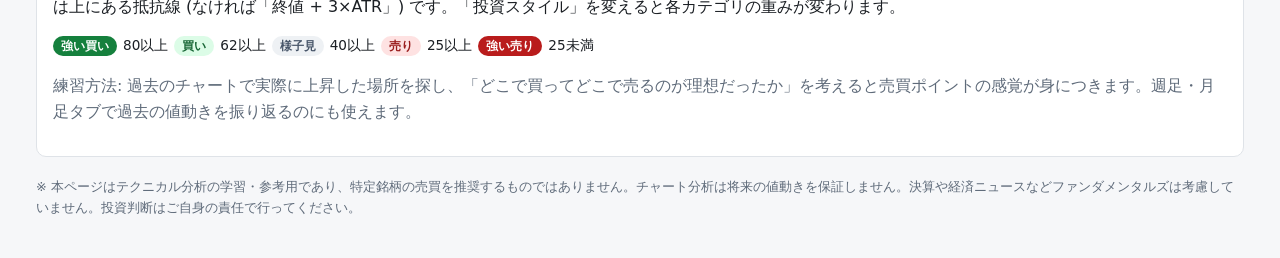
==== commit fdc01bde: "初動フラグ・決算日の注意・シナリオ表示を追加 参考資料 (講義20〜24) にもとづく。 - 5日線を上抜けた初動に印を付け、初動の銘柄だけに絞り込めるようにした - 月足・週足のどちらかが下落トレン" ====
--- a/docs/index.html
+++ b/docs/index.html
@@ -34,6 +34,7 @@
       <label>投資スタイル
         <select id="style"></select>
       </label>
+      <label class="check"><input type="checkbox" id="shodou-only"> 5日線突破の初動のみ</label>
       <label class="grow">検索
         <input id="search" type="search" placeholder="銘柄名・コード">
       </label>
@@ -75,7 +76,9 @@
         </div>
         <div class="tcards" id="d-trends"></div>
         <div class="patterns" id="d-patterns"></div>
+        <div id="d-alerts"></div>
         <div class="stats" id="d-stats"></div>
+        <div class="scenario" id="d-scenario"></div>
         <div class="tf-tabs" id="tf-tabs" role="group" aria-label="時間足">
           <button type="button" data-tf="daily" aria-pressed="true">日足</button>
           <button type="button" data-tf="weekly" aria-pressed="false">週足</button>
@@ -119,6 +122,8 @@
         <li><b>出来高</b>: 出来高の多い陽線は上昇、多い陰線は下落の勢いを強める。直近2〜3ヶ月で出来高が最も積み上がった価格帯より株価が上なら上値が軽く、下なら「やれやれ売り」が出やすい。</li>
         <li><b>補助指標</b>: RSI・MACD・ボリンジャーバンドは参考程度の小さな重みで加味。</li>
       </ol>
+      <p><b>毎日の確認の順番</b>: まず「5日線突破の初動のみ」で、5日線を上抜けたばかりの銘柄を絞り込みます。そのあとローソク足・出来高・月足・週足を確認します。月足・週足のどちらかが下落トレンドの銘柄は、日足に買いサインが出ても失敗しやすいため「様子見」までにとどめます。次の決算発表まで14日以内の銘柄には「決算」の印を付けます。</p>
+      <p><b>シナリオ</b>: 買う前に、上昇したらどこで利確するか、下落したらどこで損切りするかを決めておきます。特に大事なのは下落シナリオです。詳細欄に両方を表示します。</p>
       <p>移動平均線の期間は、日足 5・25・75日、週足 13・26・52週、月足 12・24・60ヶ月です。損切り目安は直近の安値と「終値 − 2×ATR」の近い方、利確目安は上にある抵抗線 (なければ「終値 + 3×ATR」) です。「投資スタイル」を変えると各カテゴリの重みが変わります。</p>
       <p class="judge"><span class="badge strong-buy">強い買い</span> 80以上 <span class="badge buy">買い</span> 62以上 <span class="badge hold">様子見</span> 40以上 <span class="badge sell">売り</span> 25以上 <span class="badge strong-sell">強い売り</span> 25未満</p>
       <p class="muted">練習方法: 過去のチャートで実際に上昇した場所を探し、「どこで買ってどこで売るのが理想だったか」を考えると売買ポイントの感覚が身につきます。週足・月足タブで過去の値動きを振り返るのにも使えます。</p>
--- a/docs/css/style.css
+++ b/docs/css/style.css
@@ -172,3 +172,14 @@
 .signals li.cat-head { border: 0; padding: 10px 0 2px; font-size: 0.75rem; font-weight: 600; color: var(--muted); }
 .how ol > li { margin-bottom: 6px; }
 @media (max-width: 520px) { .tcards { grid-template-columns: minmax(0, 1fr); } }
+.controls .check { flex-direction: row; align-items: center; gap: 6px; color: var(--text); font-size: 0.85rem; align-self: flex-end; padding-bottom: 6px; }
+.tag.warn { border-color: var(--down); color: var(--down); }
+.alert { margin: 10px 0 0; padding: 8px 12px; border-radius: 8px; border: 1px solid var(--down); color: var(--text); font-size: 0.85rem; background: var(--sell-bg); }
+.scenario { display: grid; grid-template-columns: repeat(2, minmax(0, 1fr)); gap: 8px; margin: 0 0 14px; }
+.scn { border: 1px solid var(--border); border-left-width: 4px; border-radius: 8px; padding: 8px 12px; font-size: 0.85rem; }
+.scn-up { border-left-color: var(--up); }
+.scn-down { border-left-color: var(--down); }
+.scn p { margin: 2px 0; }
+.scn-h { font-weight: 600; font-size: 0.8rem; }
+.scn-rr { grid-column: 1 / -1; margin: 0; font-size: 0.8rem; }
+@media (max-width: 520px) { .scenario { grid-template-columns: minmax(0, 1fr); } }
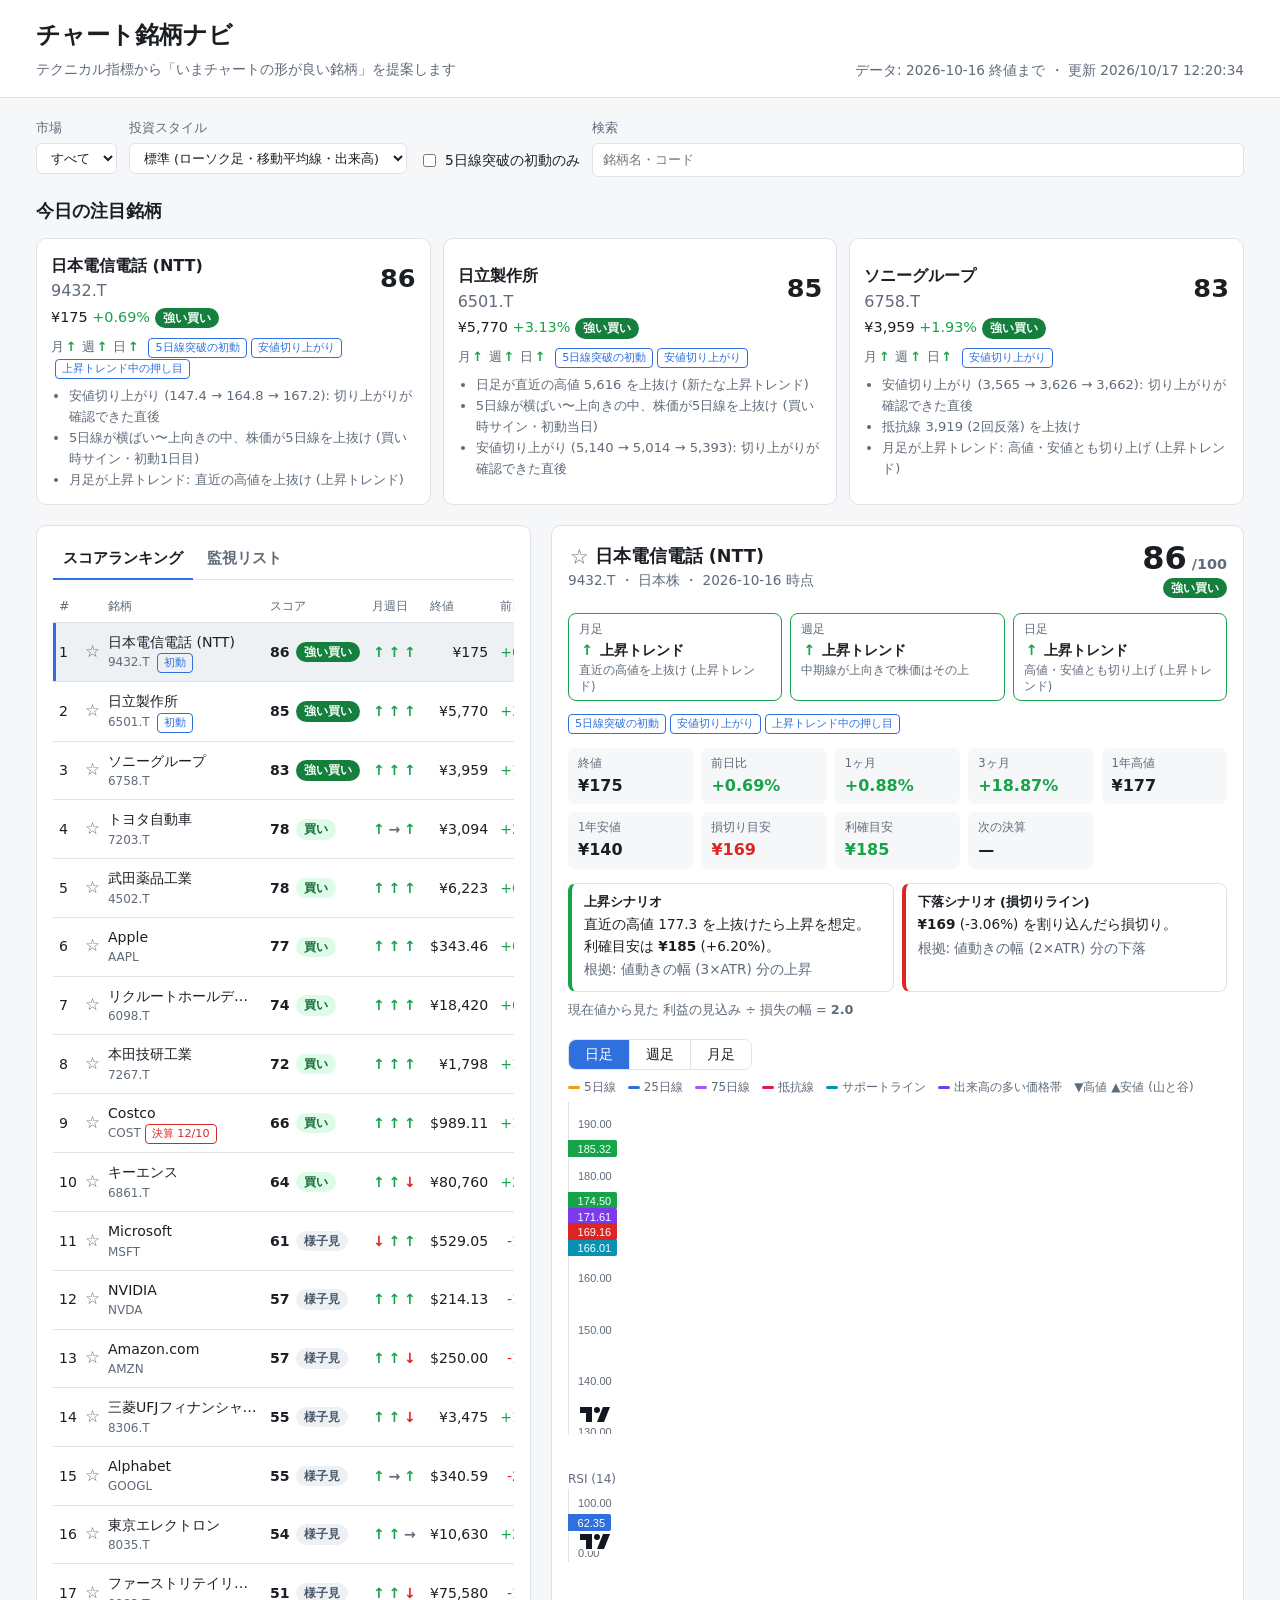
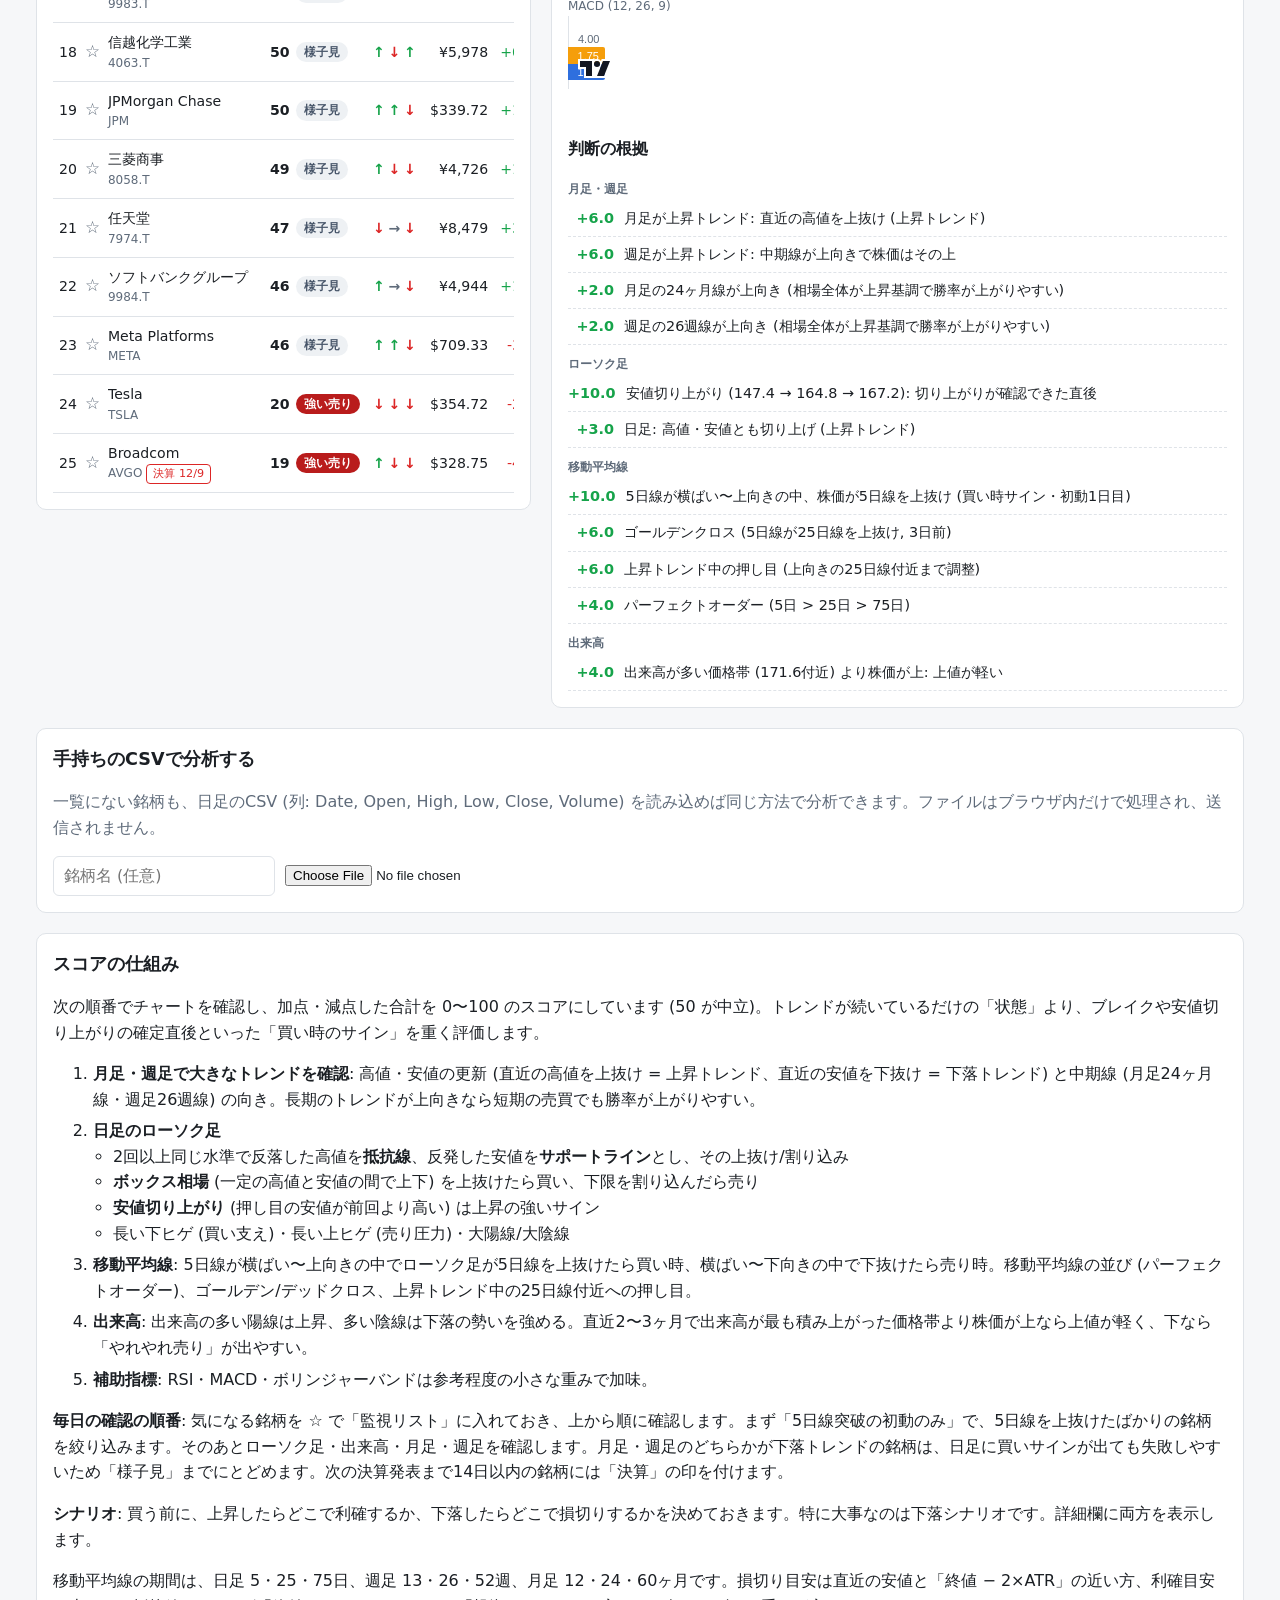
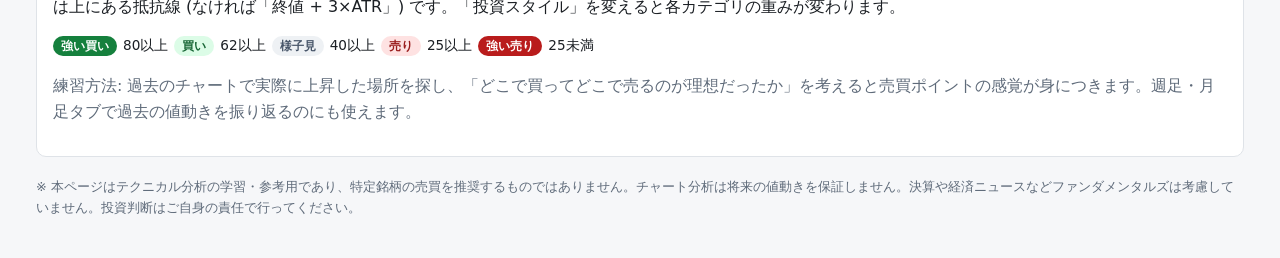
==== commit 05b11115: "監視リストを追加 ランキングや詳細の ☆ で銘柄を登録し、「監視リスト」タブで追加した順に 確認できるようにした (講義23・24の監視リストのチェック方法)。 - 初動の銘柄は行頭に色を付け、件数を" ====
--- a/docs/index.html
+++ b/docs/index.html
@@ -47,12 +47,17 @@
 
     <section class="layout">
       <div class="panel ranking-panel">
-        <h2>スコアランキング</h2>
+        <div class="view-tabs" id="view-tabs" role="tablist" aria-label="一覧の切り替え">
+          <button type="button" role="tab" data-view="ranking" aria-selected="true">スコアランキング</button>
+          <button type="button" role="tab" data-view="watch" aria-selected="false">監視リスト <span id="watch-count"></span></button>
+        </div>
+        <p class="watch-help muted" id="watch-help" hidden></p>
         <div class="table-scroll">
           <table class="ranking" id="ranking">
             <thead>
               <tr>
                 <th>#</th>
+                <th class="star-col"><span class="sr-only">監視</span></th>
                 <th>銘柄</th>
                 <th>スコア</th>
                 <th title="月足・週足・日足のトレンド">月週日</th>
@@ -69,7 +74,7 @@
       <div class="panel detail-panel" id="detail">
         <div class="detail-head">
           <div>
-            <h2 id="d-name">—</h2>
+            <h2><button type="button" class="star big-star" id="d-star" hidden></button><span id="d-name">—</span></h2>
             <p class="muted" id="d-symbol"></p>
           </div>
           <div class="detail-score" id="d-score"></div>
@@ -122,7 +127,7 @@
         <li><b>出来高</b>: 出来高の多い陽線は上昇、多い陰線は下落の勢いを強める。直近2〜3ヶ月で出来高が最も積み上がった価格帯より株価が上なら上値が軽く、下なら「やれやれ売り」が出やすい。</li>
         <li><b>補助指標</b>: RSI・MACD・ボリンジャーバンドは参考程度の小さな重みで加味。</li>
       </ol>
-      <p><b>毎日の確認の順番</b>: まず「5日線突破の初動のみ」で、5日線を上抜けたばかりの銘柄を絞り込みます。そのあとローソク足・出来高・月足・週足を確認します。月足・週足のどちらかが下落トレンドの銘柄は、日足に買いサインが出ても失敗しやすいため「様子見」までにとどめます。次の決算発表まで14日以内の銘柄には「決算」の印を付けます。</p>
+      <p><b>毎日の確認の順番</b>: 気になる銘柄を ☆ で「監視リスト」に入れておき、上から順に確認します。まず「5日線突破の初動のみ」で、5日線を上抜けたばかりの銘柄を絞り込みます。そのあとローソク足・出来高・月足・週足を確認します。月足・週足のどちらかが下落トレンドの銘柄は、日足に買いサインが出ても失敗しやすいため「様子見」までにとどめます。次の決算発表まで14日以内の銘柄には「決算」の印を付けます。</p>
       <p><b>シナリオ</b>: 買う前に、上昇したらどこで利確するか、下落したらどこで損切りするかを決めておきます。特に大事なのは下落シナリオです。詳細欄に両方を表示します。</p>
       <p>移動平均線の期間は、日足 5・25・75日、週足 13・26・52週、月足 12・24・60ヶ月です。損切り目安は直近の安値と「終値 − 2×ATR」の近い方、利確目安は上にある抵抗線 (なければ「終値 + 3×ATR」) です。「投資スタイル」を変えると各カテゴリの重みが変わります。</p>
       <p class="judge"><span class="badge strong-buy">強い買い</span> 80以上 <span class="badge buy">買い</span> 62以上 <span class="badge hold">様子見</span> 40以上 <span class="badge sell">売り</span> 25以上 <span class="badge strong-sell">強い売り</span> 25未満</p>
--- a/docs/css/style.css
+++ b/docs/css/style.css
@@ -183,3 +183,14 @@
 .scn-h { font-weight: 600; font-size: 0.8rem; }
 .scn-rr { grid-column: 1 / -1; margin: 0; font-size: 0.8rem; }
 @media (max-width: 520px) { .scenario { grid-template-columns: minmax(0, 1fr); } }
+.view-tabs { display: flex; gap: 4px; border-bottom: 1px solid var(--border); margin-bottom: 10px; }
+.view-tabs button { font: inherit; font-size: 0.95rem; font-weight: 600; background: none; border: 0; border-bottom: 2px solid transparent; color: var(--muted); padding: 4px 10px 8px; cursor: pointer; margin-bottom: -1px; }
+.view-tabs button[aria-selected="true"] { color: var(--text); border-bottom-color: var(--accent); }
+.watch-help { font-size: 0.8rem; margin: 0 0 8px; }
+.star { font: inherit; background: none; border: 0; padding: 0 2px; cursor: pointer; color: var(--muted); font-size: 1.05rem; line-height: 1; }
+.star.on { color: #f59e0b; }
+.star:hover, .star:focus-visible { color: #f59e0b; outline: none; }
+.ranking .star-col { width: 1.6em; padding-left: 0; padding-right: 0; text-align: center; }
+.big-star { font-size: 1.3rem; margin-right: 4px; vertical-align: -2px; }
+.ranking tbody tr.shodou td:first-child { box-shadow: inset 3px 0 0 var(--up); }
+.sr-only { position: absolute; width: 1px; height: 1px; overflow: hidden; clip: rect(0 0 0 0); white-space: nowrap; }
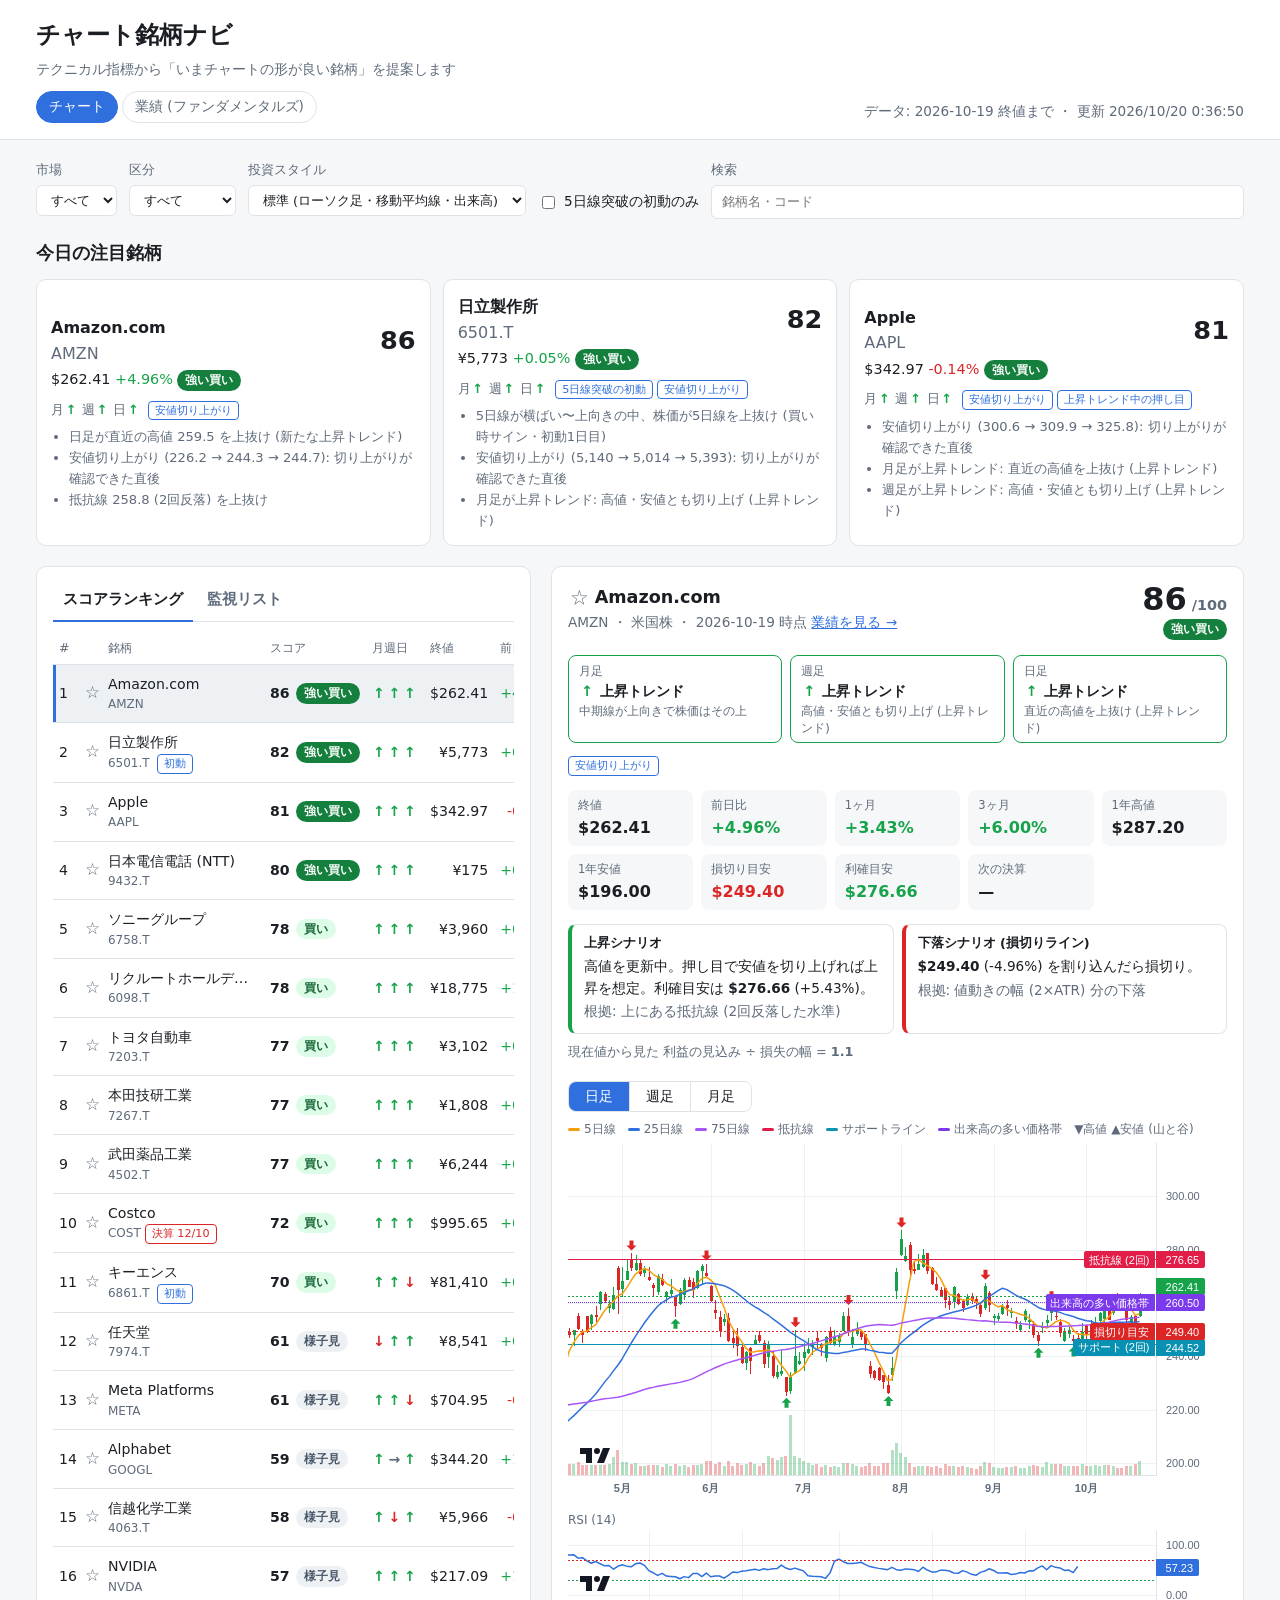
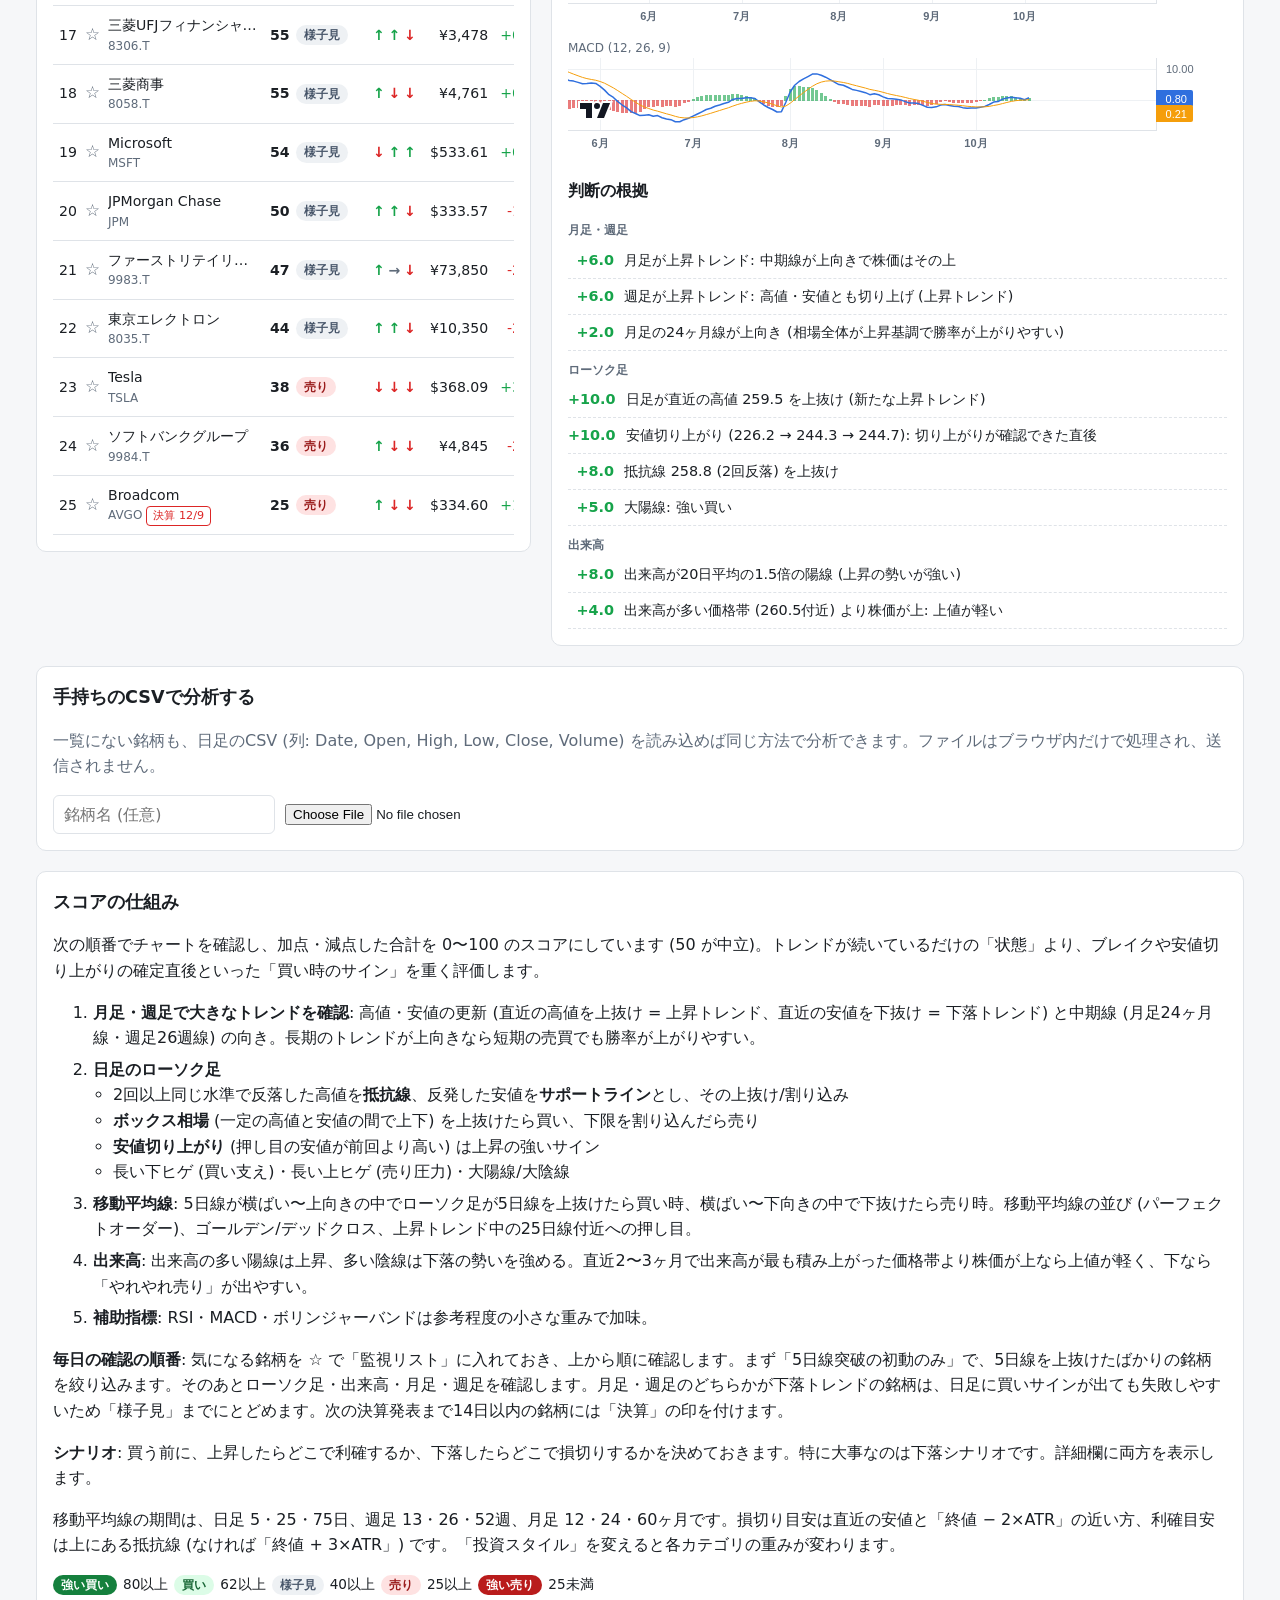
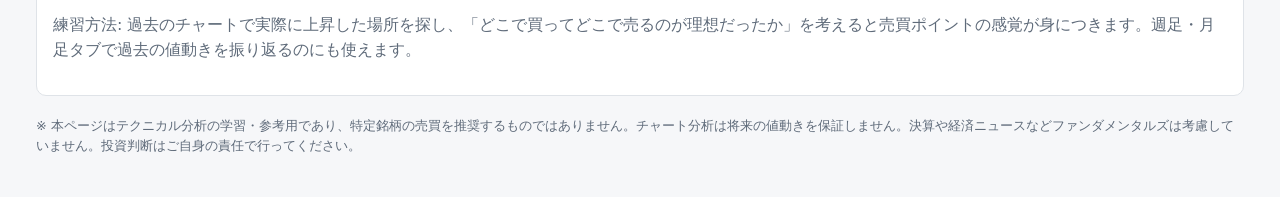
==== commit 65ec1573: "業績 (ファンダメンタルズ) のページを追加し、資料の銘柄を対象に加える 参考資料 (ファンダメンタルズ分析1〜3、実践コース2・4、特典) にもとづき、 年次の決算と株価指標から銘柄を評価するページ" ====
--- a/docs/index.html
+++ b/docs/index.html
@@ -13,6 +13,7 @@
       <div>
         <h1>チャート銘柄ナビ</h1>
         <p class="sub">テクニカル指標から「いまチャートの形が良い銘柄」を提案します</p>
+        <nav class="site-nav" aria-label="ページ"><a href="index.html" aria-current="page">チャート</a><a href="fundamentals.html">業績 (ファンダメンタルズ)</a></nav>
       </div>
       <p class="updated" id="updated"></p>
     </div>
@@ -29,6 +30,14 @@
           <option value="ALL">すべて</option>
           <option value="JP">日本株</option>
           <option value="US">米国株</option>
+        </select>
+      </label>
+      <label>区分
+        <select id="group">
+          <option value="ALL">すべて</option>
+          <option value="主要株">主要株</option>
+          <option value="勉強リスト">勉強リスト</option>
+          <option value="成長株">成長株13</option>
         </select>
       </label>
       <label>投資スタイル
@@ -75,7 +84,7 @@
         <div class="detail-head">
           <div>
             <h2><button type="button" class="star big-star" id="d-star" hidden></button><span id="d-name">—</span></h2>
-            <p class="muted" id="d-symbol"></p>
+            <p class="muted"><span id="d-symbol"></span> <a id="d-fund-link" class="xlink" hidden>業績を見る →</a></p>
           </div>
           <div class="detail-score" id="d-score"></div>
         </div>
@@ -140,6 +149,7 @@
   </main>
 
   <script src="vendor/lightweight-charts.standalone.production.js"></script>
+  <script src="js/watchlist.js"></script>
   <script src="js/analysis.js"></script>
   <script src="js/app.js"></script>
 </body>
--- a/docs/css/style.css
+++ b/docs/css/style.css
@@ -194,3 +194,32 @@
 .big-star { font-size: 1.3rem; margin-right: 4px; vertical-align: -2px; }
 .ranking tbody tr.shodou td:first-child { box-shadow: inset 3px 0 0 var(--up); }
 .sr-only { position: absolute; width: 1px; height: 1px; overflow: hidden; clip: rect(0 0 0 0); white-space: nowrap; }
+
+/* ---- ページ切り替え ---- */
+.site-nav { display: flex; gap: 4px; margin-top: 10px; flex-wrap: wrap; }
+.site-nav a { font-size: 0.85rem; text-decoration: none; color: var(--muted); padding: 4px 12px; border-radius: 999px; border: 1px solid var(--border); }
+.site-nav a[aria-current="page"] { background: var(--accent); border-color: var(--accent); color: #fff; }
+.site-nav a:hover:not([aria-current]) { color: var(--text); border-color: var(--accent); }
+.xlink { color: var(--accent); font-size: 0.85rem; white-space: nowrap; }
+
+/* ---- 業績ページ ---- */
+.cov { font-size: 0.72rem; margin-top: 4px; }
+.future { margin: 0 0 6px; }
+.check-group { margin-bottom: 12px; }
+.check-title { font-size: 0.78rem; font-weight: 600; color: var(--muted); margin-bottom: 2px; }
+.checks { list-style: none; margin: 0; padding: 0; }
+.checks li { display: flex; gap: 10px; align-items: flex-start; padding: 6px 0; border-bottom: 1px dashed var(--border); }
+.check-label { font-size: 0.9rem; font-weight: 500; }
+.check-detail { font-size: 0.78rem; line-height: 1.5; }
+.st { display: inline-flex; align-items: center; justify-content: center; flex: none; width: 1.5em; height: 1.5em; border-radius: 50%; font-size: 0.8rem; font-weight: 700; }
+.st-pass { background: var(--buy-bg); color: var(--buy-fg); }
+.st-partial { background: var(--demo-bg); color: var(--text); }
+.st-fail { background: var(--sell-bg); color: var(--sell-fg); }
+.st-unknown { background: var(--hold-bg); color: var(--hold-fg); }
+.st-info { background: transparent; color: var(--muted); border: 1px solid var(--border); font-style: italic; }
+.fin { width: 100%; border-collapse: collapse; font-size: 0.85rem; }
+.fin th, .fin td { padding: 6px 8px; border-bottom: 1px solid var(--border); white-space: nowrap; }
+.fin thead th { font-weight: 500; color: var(--muted); font-size: 0.78rem; }
+.fin tbody th { text-align: left; font-weight: 500; }
+.fin .yoy { font-size: 0.72rem; }
+code { font-size: 0.85em; background: var(--grid); padding: 0 4px; border-radius: 4px; }
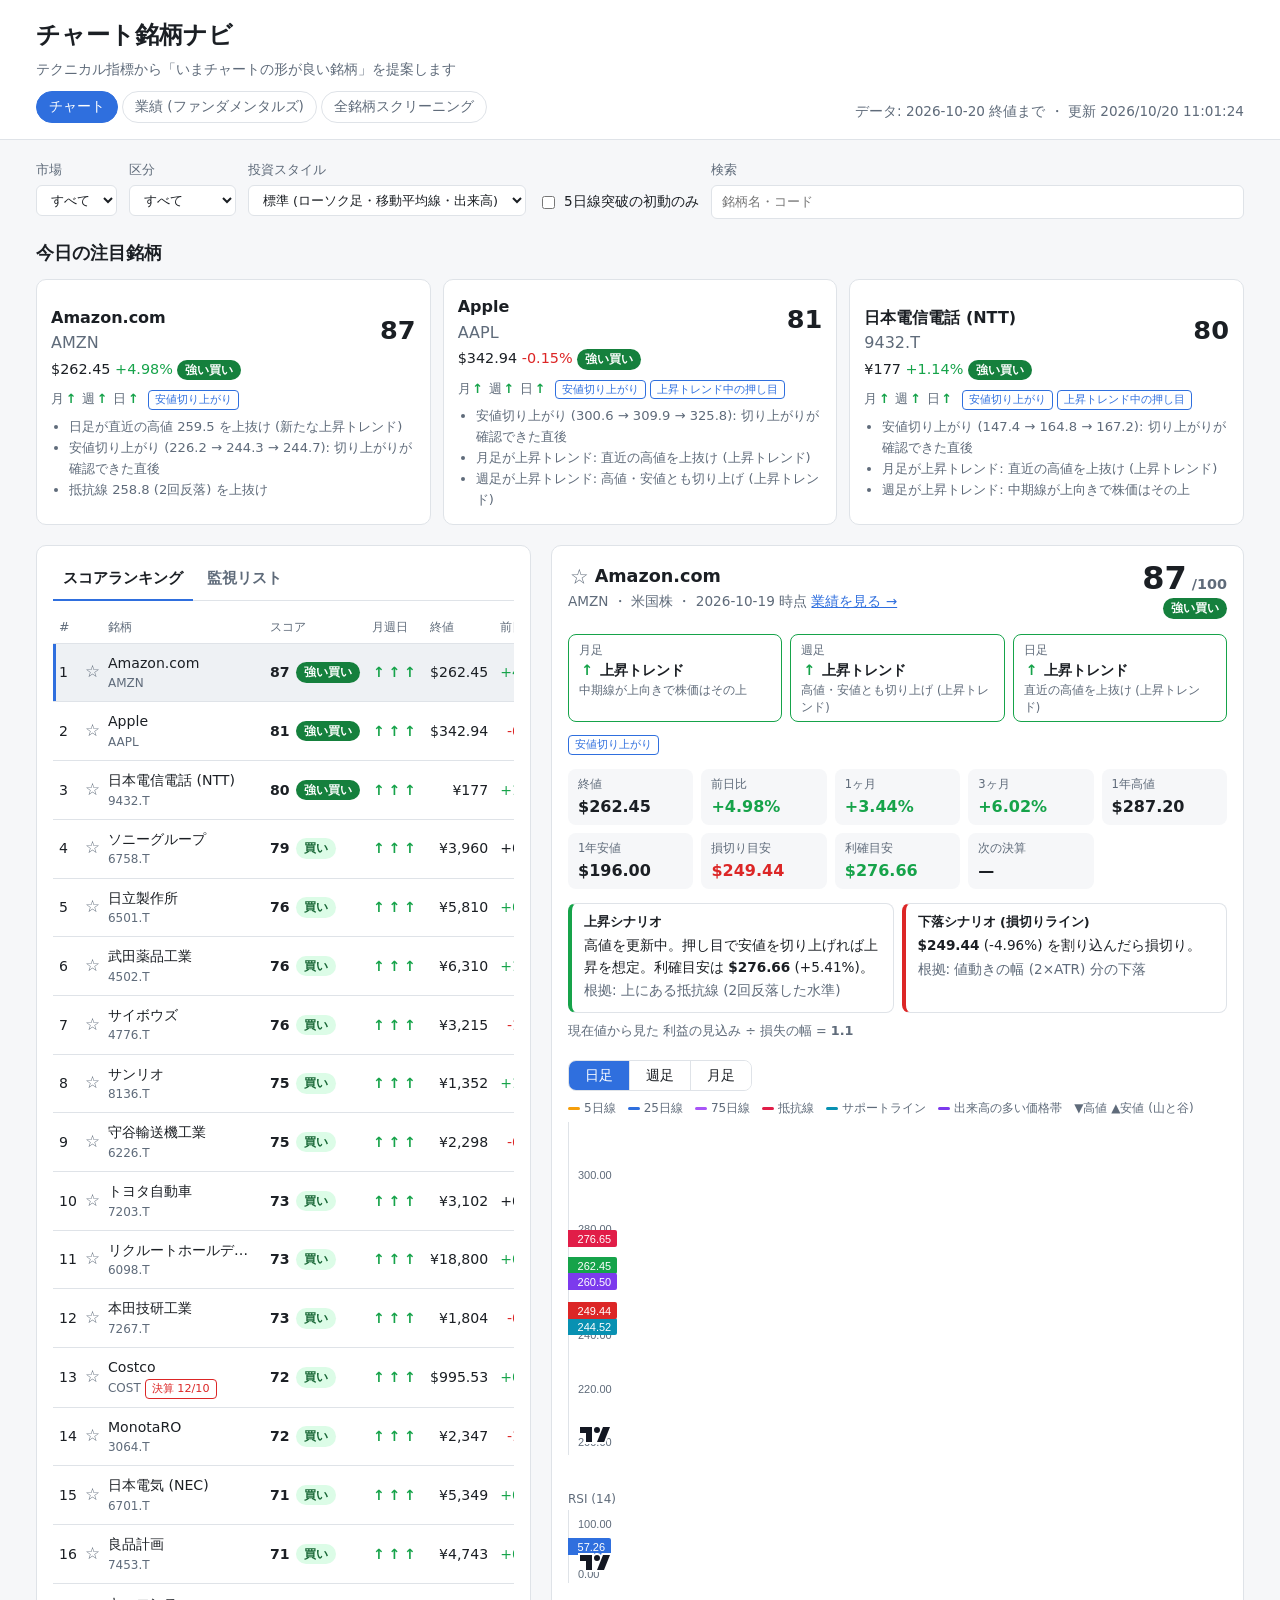
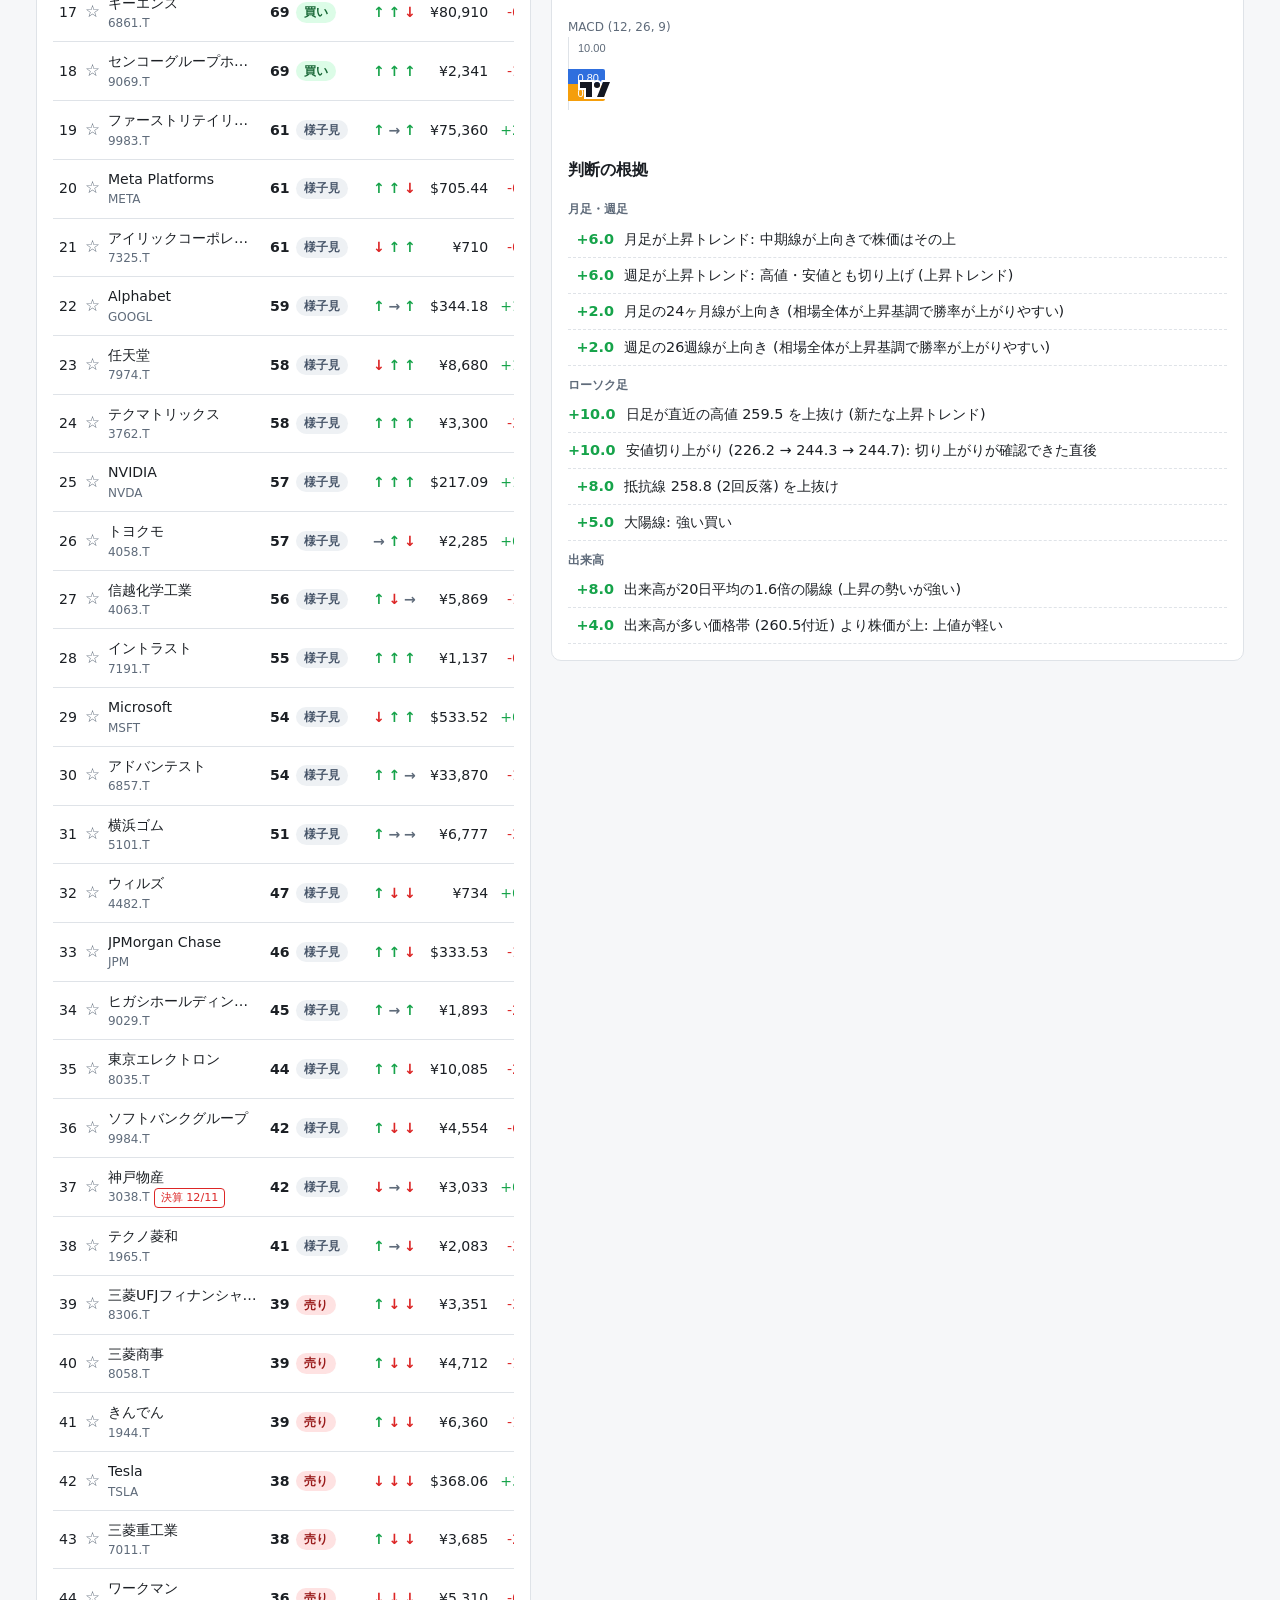
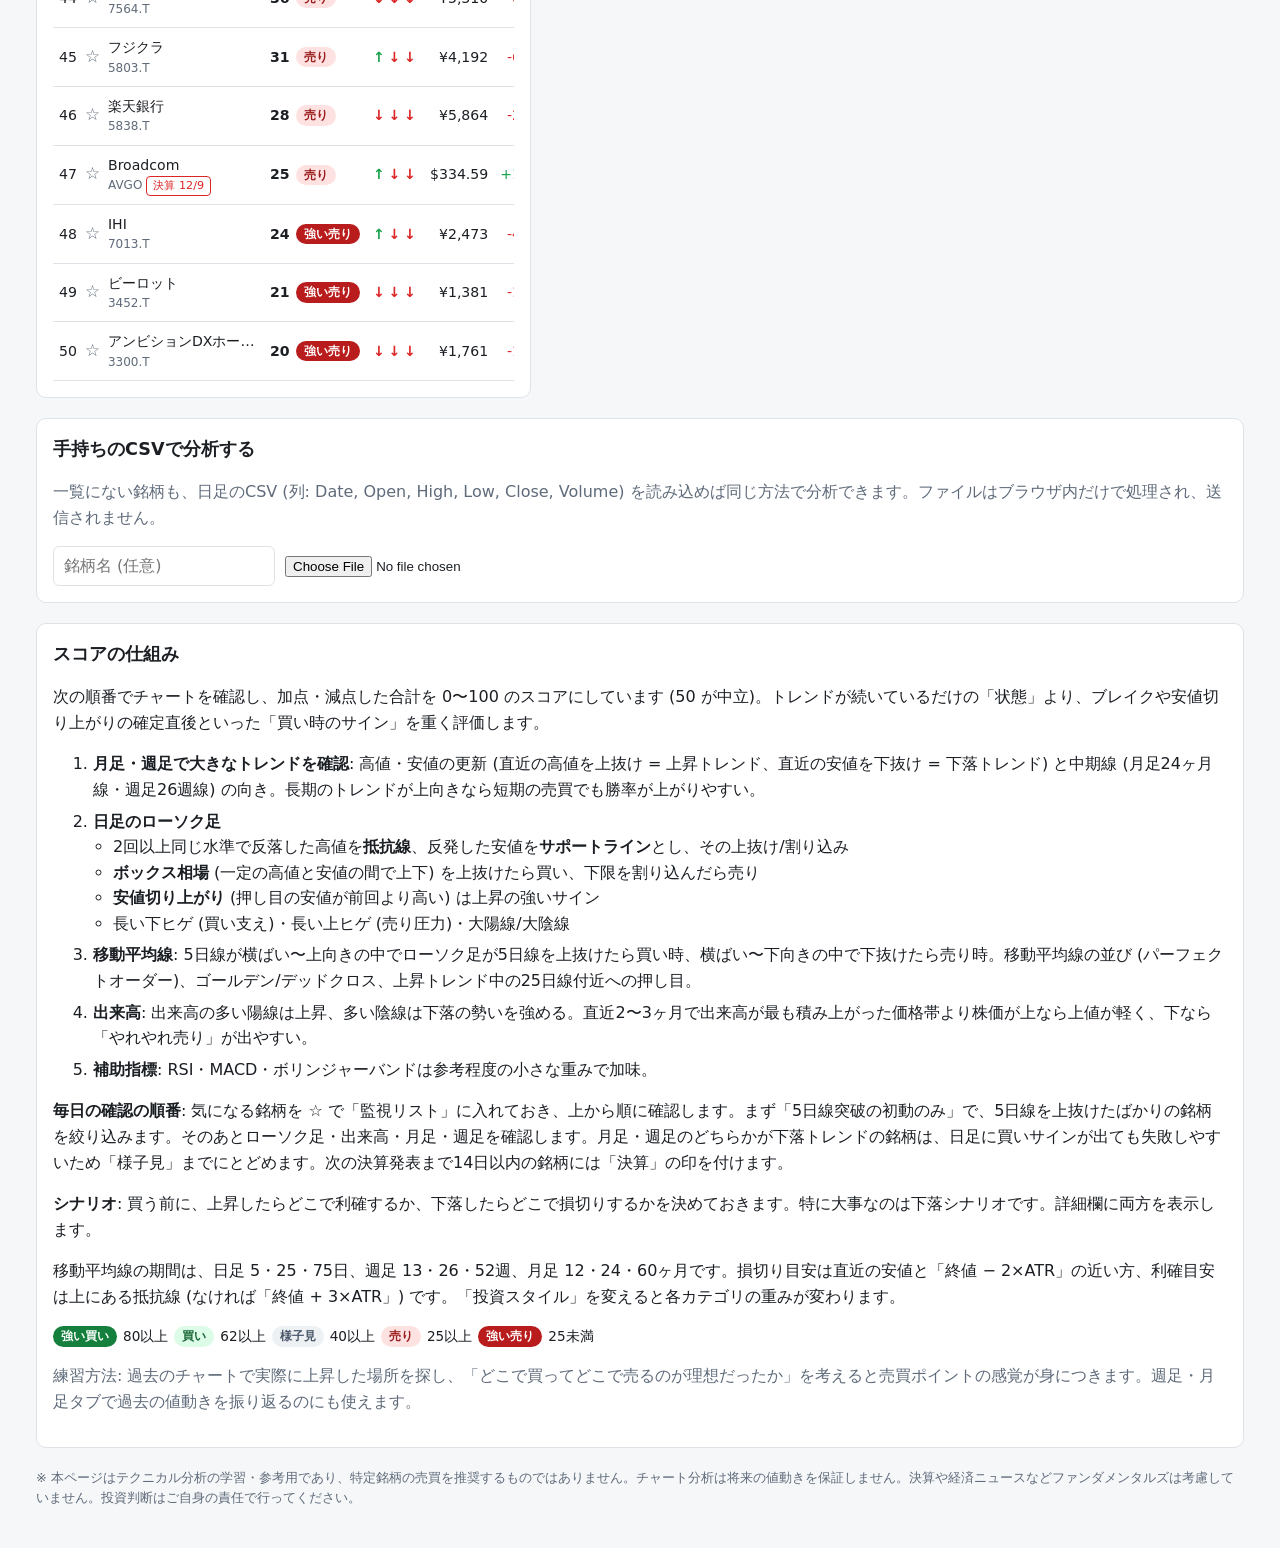
==== commit 18b77735: "全銘柄スクリーニングのページを追加 東証の内国株式 (プライム・スタンダード・グロース、約3,700銘柄) と S&P 500 を、 チャートと業績の条件で絞り込めるページ screener.html" ====
--- a/docs/index.html
+++ b/docs/index.html
@@ -13,7 +13,7 @@
       <div>
         <h1>チャート銘柄ナビ</h1>
         <p class="sub">テクニカル指標から「いまチャートの形が良い銘柄」を提案します</p>
-        <nav class="site-nav" aria-label="ページ"><a href="index.html" aria-current="page">チャート</a><a href="fundamentals.html">業績 (ファンダメンタルズ)</a></nav>
+        <nav class="site-nav" aria-label="ページ"><a href="index.html" aria-current="page">チャート</a><a href="fundamentals.html">業績 (ファンダメンタルズ)</a><a href="screener.html">全銘柄スクリーニング</a></nav>
       </div>
       <p class="updated" id="updated"></p>
     </div>
--- a/docs/css/style.css
+++ b/docs/css/style.css
@@ -223,3 +223,24 @@
 .fin tbody th { text-align: left; font-weight: 500; }
 .fin .yoy { font-size: 0.72rem; }
 code { font-size: 0.85em; background: var(--grid); padding: 0 4px; border-radius: 4px; }
+
+/* ---- 全銘柄スクリーニング ---- */
+.presets { display: flex; flex-wrap: wrap; gap: 8px; }
+.presets button, .more {
+  font: inherit; font-size: 0.85rem; cursor: pointer; color: var(--text); background: var(--surface);
+  border: 1px solid var(--accent); border-radius: 999px; padding: 6px 14px;
+}
+.presets button:hover, .more:hover { background: var(--accent); color: #fff; }
+.presets .ghost { border-color: var(--border); color: var(--muted); }
+.filters .filter-row { display: flex; flex-wrap: wrap; gap: 12px; margin-bottom: 12px; align-items: flex-end; }
+.filters label { display: flex; flex-direction: column; font-size: 0.8rem; color: var(--muted); gap: 4px; }
+.filters label.grow { flex: 1; min-width: 180px; }
+.filters label.check { flex-direction: row; align-items: center; gap: 6px; color: var(--text); font-size: 0.85rem; padding-bottom: 6px; }
+.filters fieldset { border: 1px solid var(--border); border-radius: 8px; padding: 8px 12px 4px; margin: 0; display: flex; flex-wrap: wrap; gap: 4px 16px; align-items: flex-end; flex: 1 1 320px; }
+.filters legend { font-size: 0.78rem; font-weight: 600; color: var(--muted); padding: 0 4px; }
+.count { margin: 0; }
+.more { display: block; margin: 14px auto 0; }
+.screener td.links { white-space: nowrap; font-size: 0.8rem; }
+.screener td.links a { color: var(--accent); margin-left: 6px; }
+.ranking tr.missing td { color: var(--muted); }
+@media (min-width: 521px) { .screener .hide-sm { display: table-cell; } }
